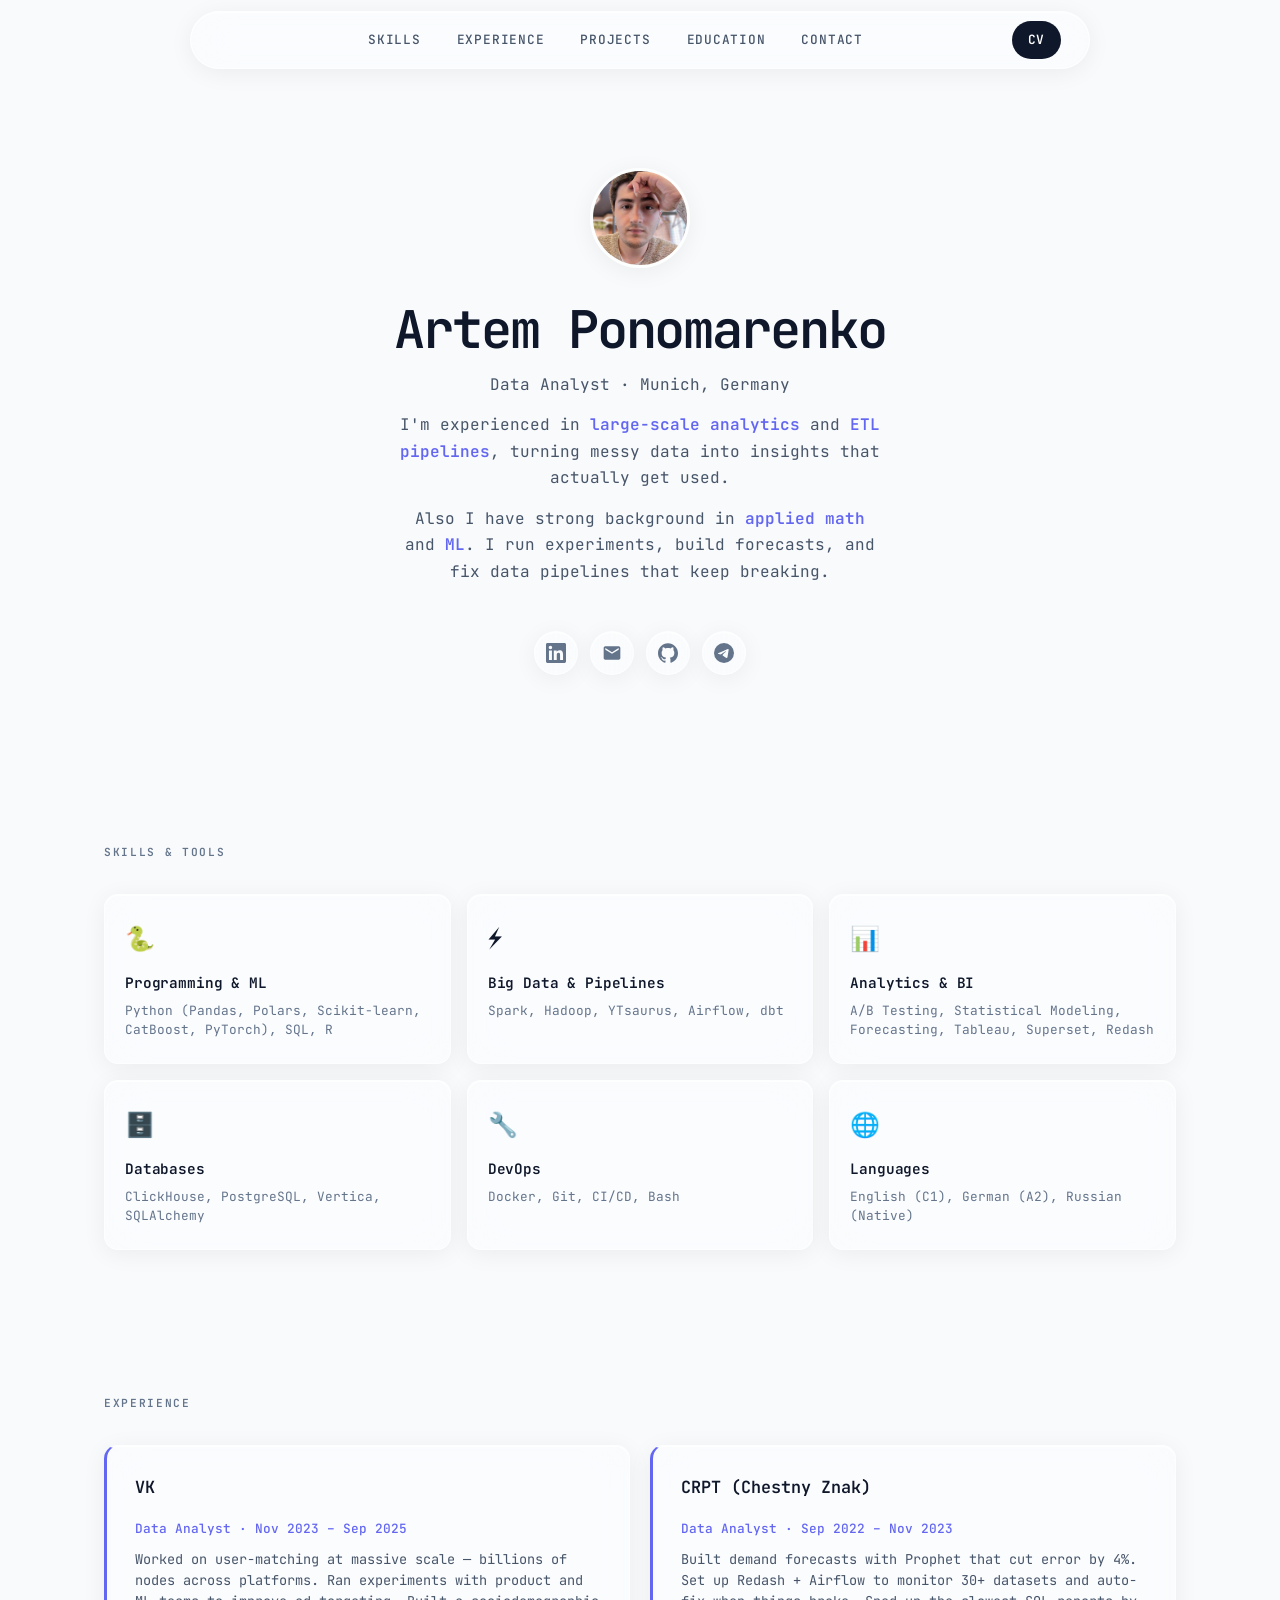
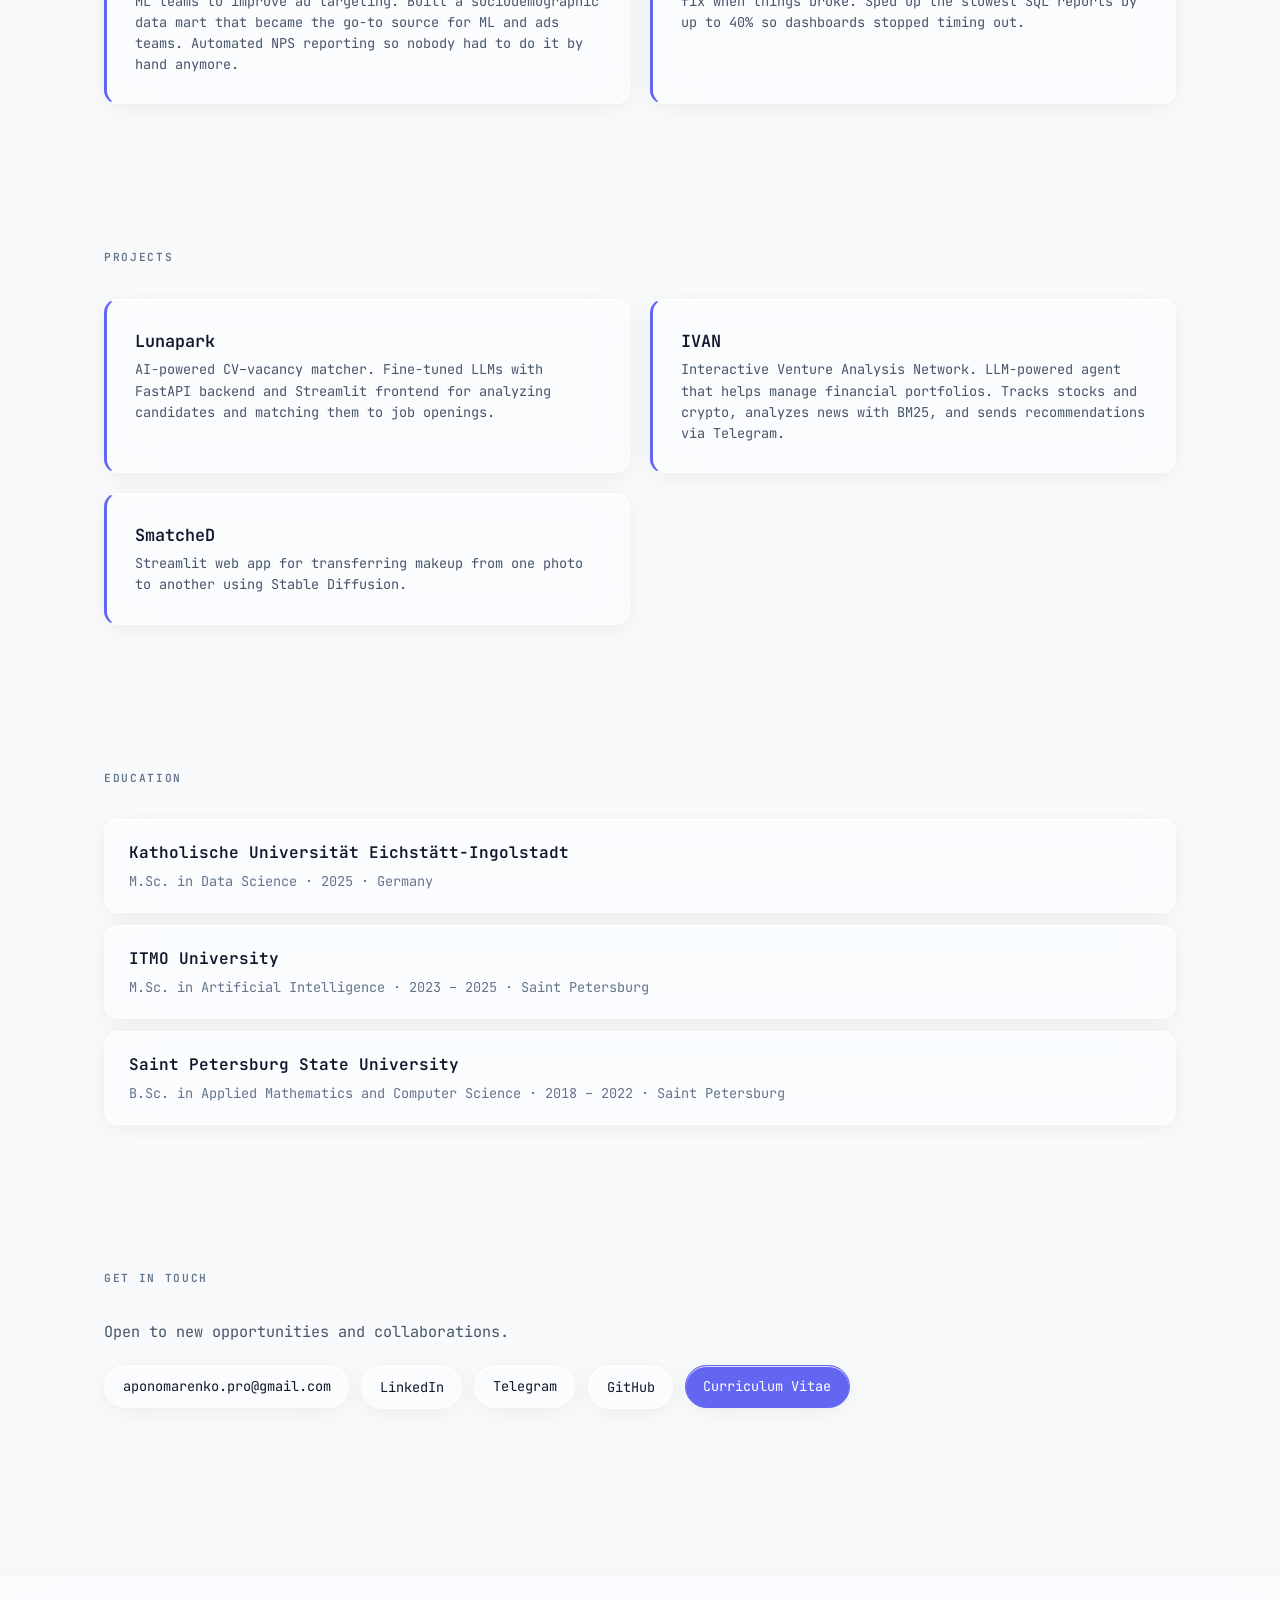
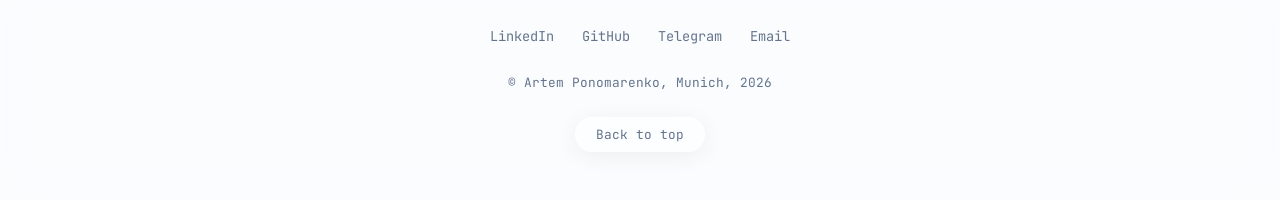
==== static/index.html @ d962274c "add new website" ====
<!DOCTYPE html>
<html lang="en">
<head>
  <meta charset="UTF-8">
  <meta name="viewport" content="width=device-width, initial-scale=1.0">
  <title>Artem Ponomarenko | Data Analyst</title>
  <link rel="icon" href="./favicon.svg" type="image/svg+xml">
  <meta name="description" content="Artem Ponomarenko — Data Analyst. Large-scale analytics, ETL pipelines, statistical modeling. Munich, Germany.">
  <meta name="keywords" content="slfdstrctd, artem, ponomarenko, data analyst, analytics, ETL, spark, python, SQL">
  <link rel="preconnect" href="https://fonts.googleapis.com">
  <link rel="preconnect" href="https://fonts.gstatic.com" crossorigin>
  <link href="https://fonts.googleapis.com/css2?family=JetBrains+Mono:wght@400;500;600&display=swap" rel="stylesheet">
  <link rel="stylesheet" href="./css/style.css">
  <script async src="https://www.googletagmanager.com/gtag/js?id=G-H641E5T0EM"></script>
  <script>window.dataLayer=window.dataLayer||[];function gtag(){dataLayer.push(arguments);}gtag('js',new Date());gtag('config','G-H641E5T0EM');</script>
</head>
<body>
  <header class="header">
    <nav class="nav">
      <a href="#hero" class="nav__logo" aria-label="Home"></a>
      <div class="nav__links">
        <a href="#skills">Skills</a>
        <a href="#experience">Experience</a>
        <a href="#projects">Projects</a>
        <a href="#education">Education</a>
        <a href="#contact">Contact</a>
      </div>
      <a href="https://github.com/slfdstrctd/slfdstrctd/blob/master/CV.pdf" class="nav__cta" target="_blank" rel="noopener">CV</a>
    </nav>
  </header>

  <main>
    <section id="hero" class="hero">
      <div class="hero__avatar-wrap">
        <img src="./profile.jpg" alt="Artem Ponomarenko" class="hero__avatar">
      </div>
      <h1 class="hero__title">Artem Ponomarenko</h1>
      <p class="hero__intro">Data Analyst · Munich, Germany</p>
      <p class="hero__intro">I'm experienced in <strong>large-scale analytics</strong> and <strong>ETL pipelines</strong>, turning messy data into insights that actually get used. </p>
      <p class="hero__intro">Also I  have strong background in <strong>applied math</strong> and <strong>ML</strong>. I run experiments, build forecasts, and fix data pipelines that keep breaking.</p>
      <div class="hero__links">
        <a href="https://linkedin.com/in/slfdstrctd" class="link-btn" target="_blank" rel="noopener" aria-label="LinkedIn">
          <svg viewBox="0 0 24 24" fill="currentColor"><path d="M20.447 20.452h-3.554v-5.569c0-1.328-.027-3.037-1.852-3.037-1.853 0-2.136 1.445-2.136 2.939v5.667H9.351V9h3.414v1.561h.046c.477-.9 1.637-1.85 3.37-1.85 3.601 0 4.267 2.37 4.267 5.455v6.286zM5.337 7.433c-1.144 0-2.063-.926-2.063-2.065 0-1.138.92-2.063 2.063-2.063 1.14 0 2.064.925 2.064 2.063 0 1.139-.925 2.065-2.064 2.065zm1.782 13.019H3.555V9h3.564v11.452zM22.225 0H1.771C.792 0 0 .774 0 1.729v20.542C0 23.227.792 24 1.771 24h20.451C23.2 24 24 23.227 24 22.271V1.729C24 .774 23.2 0 22.222 0h.003z"/></svg>
        </a>
        <a href="mailto:aponomarenko.pro@gmail.com" class="link-btn" aria-label="Email">
          <svg viewBox="0 0 24 24" fill="currentColor"><path d="M20 4H4c-1.1 0-2 .9-2 2v12c0 1.1.9 2 2 2h16c1.1 0 2-.9 2-2V6c0-1.1-.9-2-2-2zm0 4l-8 5-8-5V6l8 5 8-5v2z"/></svg>
        </a>
        <a href="https://github.com/slfdstrctd" class="link-btn" target="_blank" rel="noopener" aria-label="GitHub">
          <svg viewBox="0 0 24 24" fill="currentColor"><path d="M12 .297c-6.63 0-12 5.373-12 12 0 5.303 3.438 9.8 8.205 11.385.6.113.82-.258.82-.577 0-.285-.01-1.04-.015-2.04-3.338.724-4.042-1.61-4.042-1.61C4.422 18.07 3.633 17.7 3.633 17.7c-1.087-.744.084-.729.084-.729 1.205.084 1.838 1.236 1.838 1.236 1.07 1.835 2.809 1.305 3.495.998.108-.775.42-1.305.763-1.605-2.665-.3-5.466-1.332-5.466-5.93 0-1.31.465-2.38 1.235-3.22-.135-.303-.54-1.523.105-3.176 0 0 1.005-.322 3.3 1.23.96-.267 1.98-.399 3-.405 1.02.006 2.04.138 3 .405 2.28-1.552 3.285-1.23 3.285-1.23.645 1.653.24 2.873.12 3.176.765.84 1.23 1.91 1.23 3.22 0 4.61-2.805 5.625-5.475 5.92.42.36.81 1.096.81 2.22 0 1.606-.015 2.896-.015 3.286 0 .315.21.69.825.57C20.565 22.092 24 17.592 24 12.297c0-6.627-5.373-12-12-12"/></svg>
        </a>
        <a href="https://t.me/selfdestructed" class="link-btn" target="_blank" rel="noopener" aria-label="Telegram">
          <svg viewBox="0 0 24 24" fill="currentColor"><path d="M11.944 0A12 12 0 0 0 0 12a12 12 0 0 0 12 12 12 12 0 0 0 12-12A12 12 0 0 0 12 0a12 12 0 0 0-.056 0zm4.962 7.224c.1-.002.321.023.465.14a.506.506 0 0 1 .171.325c.016.093.036.306.02.472-.18 1.898-.962 6.502-1.36 8.627-.168.9-.499 1.201-.82 1.23-.696.065-1.225-.46-1.9-.902-1.056-.693-1.653-1.124-2.678-1.8-1.185-.78-.417-1.21.258-1.91.177-.184 3.247-2.977 3.307-3.23.007-.032.014-.15-.056-.212s-.174-.041-.249-.024c-.106.024-1.793 1.14-5.061 3.345-.48.33-.913.49-1.302.48-.428-.008-1.252-.241-1.865-.44-.752-.245-1.349-.374-1.297-.789.027-.216.325-.437.893-.663 3.498-1.524 5.83-2.529 6.998-3.014 3.332-1.386 4.025-1.627 4.476-1.635z"/></svg>
        </a>
        
        
      </div>
    </section>

    <section id="skills" class="section">
      <div class="container">
        <h2 class="section__title">Skills & Tools</h2>
        <div class="skills__grid">
          <div class="skill-card">
            <span class="skill-card__icon">🐍</span>
            <h3>Programming & ML</h3>
            <p>Python (Pandas, Polars, Scikit-learn, CatBoost, PyTorch), SQL, R</p>
          </div>
          <div class="skill-card">
            <span class="skill-card__icon">⚡</span>
            <h3>Big Data & Pipelines</h3>
            <p>Spark, Hadoop, YTsaurus, Airflow, dbt</p>
          </div>
          <div class="skill-card">
            <span class="skill-card__icon">📊</span>
            <h3>Analytics & BI</h3>
            <p>A/B Testing, Statistical Modeling, Forecasting, Tableau, Superset, Redash</p>
          </div>
          <div class="skill-card">
            <span class="skill-card__icon">🗄️</span>
            <h3>Databases</h3>
            <p>ClickHouse, PostgreSQL, Vertica, SQLAlchemy</p>
          </div>
          <div class="skill-card">
            <span class="skill-card__icon">🔧</span>
            <h3>DevOps</h3>
            <p>Docker, Git, CI/CD, Bash</p>
          </div>
          <div class="skill-card">
            <span class="skill-card__icon">🌐</span>
            <h3>Languages</h3>
            <p>English (C1), German (A2), Russian (Native)</p>
          </div>
        </div>
      </div>
    </section>

    <section id="experience" class="section">
      <div class="container">
        <h2 class="section__title">Experience</h2>
        <div class="card-grid">
          <div class="exp-card">
            <h3 class="exp-card__company"><a href="https://vk.com" target="_blank" rel="noopener">VK</a></h3>
            <p class="exp-card__role">Data Analyst · Nov 2023 – Sep 2025</p>
            <p class="exp-card__summary">Worked on user-matching at massive scale — billions of nodes across platforms. Ran experiments with product and ML teams to improve ad targeting. Built a sociodemographic data mart that became the go-to source for ML and ads teams. Automated NPS reporting so nobody had to do it by hand anymore.</p>
          </div>
          <div class="exp-card">
            <h3 class="exp-card__company"><a href="https://crpt.ru" target="_blank" rel="noopener">CRPT (Chestny Znak)</a></h3>
            <p class="exp-card__role">Data Analyst · Sep 2022 – Nov 2023</p>
            <p class="exp-card__summary">Built demand forecasts with Prophet that cut error by 4%. Set up Redash + Airflow to monitor 30+ datasets and auto-fix when things broke. Sped up the slowest SQL reports by up to 40% so dashboards stopped timing out.</p>
          </div>
        </div>
      </div>
    </section>

    <section id="projects" class="section">
      <div class="container">
        <h2 class="section__title">Projects</h2>
        <div class="card-grid" id="projects-grid">
          <div class="project-card">
            <h3 class="project-card__title"><a href="https://github.com/bier-ml/lunapark" target="_blank" rel="noopener">Lunapark</a></h3>
            <p class="project-card__desc">AI-powered CV–vacancy matcher. Fine-tuned LLMs with FastAPI backend and Streamlit frontend for analyzing candidates and matching them to job openings.</p>
          </div>
          <div class="project-card">
            <h3 class="project-card__title"><a href="https://github.com/bier-ml/llm-agent-project" target="_blank" rel="noopener">IVAN</a></h3>
            <p class="project-card__desc">Interactive Venture Analysis Network. LLM-powered agent that helps manage financial portfolios. Tracks stocks and crypto, analyzes news with BM25, and sends recommendations via Telegram.</p>
          </div>
          <div class="project-card">
            <h3 class="project-card__title"><a href="https://github.com/konstantgr/smatched" target="_blank" rel="noopener">SmatcheD</a></h3>
            <p class="project-card__desc">Streamlit web app for transferring makeup from one photo to another using Stable Diffusion.</p>
          </div>
        </div>
      </div>
    </section>

    <section id="education" class="section">
      <div class="container">
        <h2 class="section__title">Education</h2>
        <div class="edu-list">
          <div class="edu-item">
            <h3 class="edu-item__school">Katholische Universität Eichstätt-Ingolstadt</h3>
            <p class="edu-item__degree">M.Sc. in Data Science · 2025 · Germany</p>
          </div>
          <div class="edu-item">
            <h3 class="edu-item__school">ITMO University</h3>
            <p class="edu-item__degree">M.Sc. in Artificial Intelligence · 2023 – 2025 · Saint Petersburg</p>
          </div>
          <div class="edu-item">
            <h3 class="edu-item__school">Saint Petersburg State University</h3>
            <p class="edu-item__degree">B.Sc. in Applied Mathematics and Computer Science · 2018 – 2022 · Saint Petersburg</p>
          </div>
        </div>
      </div>
    </section>

    <section id="contact" class="section">
      <div class="container">
        <h2 class="section__title">Get in touch</h2>
        <p class="contact__text">Open to new opportunities and collaborations.</p>
        <div class="contact__links">
          <a href="mailto:aponomarenko.pro@gmail.com" class="contact__link">aponomarenko.pro@gmail.com</a>
          <a href="https://linkedin.com/in/slfdstrctd" class="contact__link" target="_blank" rel="noopener">LinkedIn</a>
          <a href="https://t.me/selfdestructed" class="contact__link" target="_blank" rel="noopener">Telegram</a>
          <a href="https://github.com/slfdstrctd" class="contact__link" target="_blank" rel="noopener">GitHub</a>
          <a href="https://github.com/slfdstrctd/slfdstrctd/blob/master/CV.pdf" class="contact__link contact__link--primary" target="_blank" rel="noopener">Curriculum Vitae</a>
        </div>
      </div>
    </section>
  </main>

  <footer class="footer">
    <div class="footer__content">
      <div class="footer__links">
        <a href="https://linkedin.com/in/slfdstrctd" target="_blank" rel="noopener">LinkedIn</a>
        <a href="https://github.com/slfdstrctd" target="_blank" rel="noopener">GitHub</a>
        <a href="https://t.me/selfdestructed" target="_blank" rel="noopener">Telegram</a>
        <a href="mailto:aponomarenko.pro@gmail.com">Email</a>
      </div>
      <p class="footer__copyright">© Artem Ponomarenko, Munich, 2026</p>
      <button class="footer__back" onclick="window.scrollTo({top:0,behavior:'smooth'})" aria-label="Scroll to top">Back to top</button>
    </div>
  </footer>

  <script>
    document.querySelectorAll('a[href^="#"]').forEach(anchor => {
      anchor.addEventListener('click', function (e) {
        e.preventDefault();
        const target = document.querySelector(this.getAttribute('href'));
        if (target) target.scrollIntoView({ behavior: 'smooth', block: 'start' });
      });
    });
  </script>
</body>
</html>
---- static/css/style.css ----
/* ===== Design system ===== */
:root {
  --bg: #f8fafc;
  --bg-card: #ffffff;
  --bg-elevated: #ffffff;
  --border: rgba(15, 23, 42, 0.06);
  --text: #0f172a;
  --text-secondary: #475569;
  --text-muted: #64748b;
  --accent: #6366f1;
  --accent-hover: #4f46e5;
  --accent-subtle: rgba(99, 102, 241, 0.08);
  --radius-sm: 6px;
  --radius: 14px;
  --radius-lg: 24px;
  --radius-pill: 9999px;
  --shadow: 0 1px 3px rgba(0, 0, 0, 0.04);
  --shadow-hover: 0 8px 30px rgba(0, 0, 0, 0.08);
  --font: 'JetBrains Mono', ui-monospace, monospace;

  /* Glass style */
  --glass-bg: rgba(255, 255, 255, 0.4);
  --glass-bg-strong: rgba(255, 255, 255, 0.6);
  --glass-border: 1px solid rgba(255, 255, 255, 0.6);
  --glass-shadow: 0 4px 24px rgba(0, 0, 0, 0.06);
  --glass-shadow-inset: 0 1px 0 rgba(255, 255, 255, 0.8) inset;
  --glass-blur: blur(20px) saturate(180%);
}

*, *::before, *::after { box-sizing: border-box; }
html { scroll-behavior: smooth; }

body {
  margin: 0;
  font-family: var(--font);
  font-size: 15px;
  line-height: 1.65;
  color: var(--text);
  background: var(--bg);
  min-height: 100vh;
  -webkit-font-smoothing: antialiased;
}

a {
  color: var(--accent);
  text-decoration: none;
  transition: color 0.15s ease;
}
a:hover { color: var(--accent-hover); }

/* ===== Header ===== */
.header {
  position: fixed;
  inset: 0 0 auto;
  z-index: 100;
  height: 80px;
  display: flex;
  align-items: center;
  justify-content: center;
  padding: 0 1.5rem;
  pointer-events: none;
}

.header > * {
  pointer-events: auto;
}

.nav {
  display: flex;
  align-items: center;
  justify-content: space-between;
  gap: 2rem;
  padding: 0.6rem 1.75rem;
  max-width: 900px;
  width: 100%;
  background: var(--glass-bg);
  backdrop-filter: var(--glass-blur);
  -webkit-backdrop-filter: var(--glass-blur);
  border: var(--glass-border);
  border-radius: var(--radius-pill);
  box-shadow: var(--glass-shadow), var(--glass-shadow-inset);
}

.nav__logo {
  font-weight: 600;
  font-size: 0.9rem;
  letter-spacing: -0.02em;
  color: var(--text);
}
.nav__logo:hover { color: var(--accent); }

.nav__links {
  display: flex;
  gap: 2.25rem;
}
.nav__links a {
  font-size: 0.8rem;
  font-weight: 500;
  color: var(--text-secondary);
  text-transform: uppercase;
  letter-spacing: 0.06em;
}
.nav__links a:hover { color: var(--accent); }

.nav__cta {
  font-size: 0.8rem;
  font-weight: 600;
  padding: 0.5rem 1rem;
  background: var(--text);
  color: white;
  border-radius: var(--radius-pill);
  text-transform: uppercase;
  letter-spacing: 0.04em;
  transition: background 0.15s, transform 0.15s;
}
.nav__cta:hover {
  background: var(--accent);
  color: white;
  transform: translateY(-1px);
}

/* ===== Main ===== */
main {
  max-width: 1120px;
  margin: 0 auto;
  padding: 0 1.5rem;
  padding-top: 5.5rem;
}

/* ===== Hero ===== */
.hero {
  padding: 5rem 0 6rem;
  display: flex;
  flex-direction: column;
  align-items: center;
  text-align: center;
}

.hero__avatar-wrap {
  margin-bottom: 1.5rem;
}

.hero__avatar {
  width: 100px;
  height: 100px;
  border-radius: 50%;
  object-fit: cover;
  box-shadow: var(--glass-shadow), var(--glass-shadow-inset);
  border: 3px solid rgba(255, 255, 255, 0.8);
}

.hero__title {
  font-size: clamp(2.25rem, 5vw, 3.25rem);
  font-weight: 600;
  letter-spacing: -0.04em;
  margin: 0 0 0.75rem;
  line-height: 1.15;
}

.hero__intro {
  max-width: 480px;
  margin: 0 auto 0.9rem;
  font-size: 1rem;
  color: var(--text-secondary);
}
.hero__intro:last-child { margin-bottom: 0; }
.hero__intro strong {
  color: var(--accent);
  font-weight: 600;
}
.hero__highlight {
  font-weight: 700;
  color: var(--accent);
  background: var(--glass-bg);
  padding: 0.15em 0.5em;
  border-radius: var(--radius-pill);
  border: var(--glass-border);
  box-shadow: var(--glass-shadow-inset);
}

.hero__links {
  display: flex;
  gap: 0.75rem;
  margin-top: 2rem;
}

.link-btn {
  width: 44px;
  height: 44px;
  display: flex;
  align-items: center;
  justify-content: center;
  border-radius: var(--radius-pill);
  background: var(--glass-bg);
  backdrop-filter: var(--glass-blur);
  -webkit-backdrop-filter: var(--glass-blur);
  border: var(--glass-border);
  color: var(--text-muted);
  box-shadow: var(--glass-shadow), var(--glass-shadow-inset);
  transition: all 0.2s ease;
}
.link-btn:hover {
  color: var(--accent);
  box-shadow: var(--shadow-hover), var(--glass-shadow-inset);
  transform: translateY(-2px);
}
.link-btn svg { width: 20px; height: 20px; }

/* ===== Sections ===== */
.section {
  padding: 4.5rem 0;
}

.section__title {
  font-size: 0.7rem;
  font-weight: 600;
  text-transform: uppercase;
  letter-spacing: 0.15em;
  color: var(--text-muted);
  margin: 0 0 2rem;
}

.container { max-width: 100%; }

/* ===== Skills ===== */
.skills__grid {
  display: grid;
  grid-template-columns: repeat(3, 1fr);
  gap: 1rem;
}

.skill-card {
  padding: 1.5rem 1.25rem;
  background: var(--glass-bg);
  backdrop-filter: var(--glass-blur);
  -webkit-backdrop-filter: var(--glass-blur);
  border: var(--glass-border);
  border-radius: var(--radius);
  box-shadow: var(--glass-shadow), var(--glass-shadow-inset);
  transition: all 0.2s ease;
}

.skill-card:hover {
  box-shadow: var(--shadow-hover), var(--glass-shadow-inset);
  transform: translateY(-2px);
}

.skill-card__icon {
  font-size: 1.5rem;
  display: block;
  margin-bottom: 0.75rem;
}

.skill-card h3 {
  font-size: 0.9rem;
  font-weight: 600;
  margin: 0 0 0.4rem;
  letter-spacing: -0.01em;
}

.skill-card p {
  margin: 0;
  font-size: 0.8rem;
  color: var(--text-muted);
  line-height: 1.5;
}

/* ===== Experience & Projects ===== */
.card-grid {
  display: grid;
  grid-template-columns: repeat(2, 1fr);
  gap: 1.25rem;
}

.exp-card,
.project-card {
  padding: 1.75rem;
  background: var(--glass-bg);
  backdrop-filter: var(--glass-blur);
  -webkit-backdrop-filter: var(--glass-blur);
  border: var(--glass-border);
  border-left: 3px solid var(--accent);
  border-radius: var(--radius);
  box-shadow: var(--glass-shadow), var(--glass-shadow-inset);
  transition: all 0.2s ease;
  display: flex;
  flex-direction: column;
}

.exp-card:hover,
.project-card:hover {
  box-shadow: var(--shadow-hover), var(--glass-shadow-inset);
  transform: translateY(-2px);
}

.exp-card__company,
.project-card__title {
  font-size: 1.05rem;
  font-weight: 600;
  color: var(--text);
  margin: 0 0 0.25rem;
}

.exp-card__company a,
.project-card__title a {
  color: inherit;
}
.exp-card__company a:hover,
.project-card__title a:hover {
  color: var(--accent);
}

.exp-card__role {
  font-size: 0.8rem;
  color: var(--accent);
  font-weight: 500;
  margin-bottom: 0.6rem;
}

.exp-card__summary,
.project-card__desc {
  margin: 0;
  font-size: 0.85rem;
  color: var(--text-secondary);
  line-height: 1.55;
  flex-grow: 1;
}

.projects-placeholder {
  grid-column: 1 / -1;
  font-size: 0.85rem;
  color: var(--text-muted);
  padding: 2rem;
  text-align: center;
  background: var(--glass-bg);
  backdrop-filter: var(--glass-blur);
  -webkit-backdrop-filter: var(--glass-blur);
  border: var(--glass-border);
  border-radius: var(--radius);
  box-shadow: var(--glass-shadow), var(--glass-shadow-inset);
}

/* ===== Education ===== */
.edu-list {
  display: flex;
  flex-direction: column;
  gap: 0;
}

.edu-item {
  padding: 1.25rem 1.5rem;
  margin-bottom: 0.75rem;
  background: var(--glass-bg);
  backdrop-filter: var(--glass-blur);
  -webkit-backdrop-filter: var(--glass-blur);
  border: var(--glass-border);
  border-radius: var(--radius);
  box-shadow: var(--glass-shadow), var(--glass-shadow-inset);
  display: grid;
  gap: 0.2rem;
}

.edu-item:last-child {
  margin-bottom: 0;
}

.edu-item__school {
  font-size: 1rem;
  font-weight: 600;
  margin: 0;
}

.edu-item__degree {
  margin: 0;
  font-size: 0.85rem;
  color: var(--text-muted);
}

/* ===== Contact ===== */
.contact__text {
  margin: 0 0 1.25rem;
  font-size: 0.95rem;
  color: var(--text-secondary);
}

.contact__links {
  display: flex;
  flex-wrap: wrap;
  gap: 0.75rem;
}

.contact__link {
  font-size: 0.85rem;
  padding: 0.6rem 1.1rem;
  background: var(--glass-bg);
  backdrop-filter: var(--glass-blur);
  -webkit-backdrop-filter: var(--glass-blur);
  border: var(--glass-border);
  color: var(--text);
  border-radius: var(--radius-pill);
  box-shadow: var(--glass-shadow), var(--glass-shadow-inset);
  transition: all 0.2s ease;
}

.contact__link:hover {
  color: var(--accent);
  box-shadow: var(--shadow-hover), var(--glass-shadow-inset);
}

.contact__link--primary {
  background: var(--accent);
  border-color: var(--accent);
  color: white;
}

.contact__link--primary:hover {
  background: var(--accent-hover);
  border-color: var(--accent-hover);
  color: white;
}

/* ===== Footer ===== */
.footer {
  margin-top: 6rem;
  padding: 3rem 1.5rem;
  background: var(--glass-bg);
  backdrop-filter: var(--glass-blur);
  -webkit-backdrop-filter: var(--glass-blur);
  border-top: var(--glass-border);
  box-shadow: 0 -4px 24px rgba(0, 0, 0, 0.04);
}

.footer__content {
  max-width: 1120px;
  margin: 0 auto;
  display: flex;
  flex-direction: column;
  align-items: center;
  gap: 1.5rem;
}

.footer__links {
  display: flex;
  gap: 1.75rem;
  flex-wrap: wrap;
  justify-content: center;
}

.footer__links a {
  font-size: 0.85rem;
  color: var(--text-muted);
}
.footer__links a:hover { color: var(--accent); }

.footer__copyright {
  margin: 0;
  font-size: 0.8rem;
  color: var(--text-muted);
}

.footer__back {
  font-family: var(--font);
  font-size: 0.8rem;
  padding: 0.5rem 1.25rem;
  background: var(--glass-bg);
  backdrop-filter: var(--glass-blur);
  -webkit-backdrop-filter: var(--glass-blur);
  border: var(--glass-border);
  border-radius: var(--radius-pill);
  color: var(--text-muted);
  box-shadow: var(--glass-shadow), var(--glass-shadow-inset);
  cursor: pointer;
  transition: all 0.15s ease;
}

.footer__back:hover {
  border-color: rgba(99, 102, 241, 0.4);
  color: var(--accent);
}

/* ===== Responsive ===== */
@media (max-width: 768px) {
  .hero { padding: 3.5rem 0 4.5rem; }
  
  .skills__grid {
    grid-template-columns: repeat(2, 1fr);
    gap: 0.75rem;
  }
  
  .card-grid {
    grid-template-columns: 1fr;
  }
  
  .nav__links { display: none; }
  
  .hero__title { font-size: 2rem; }
  
  .section { padding: 3rem 0; }
}
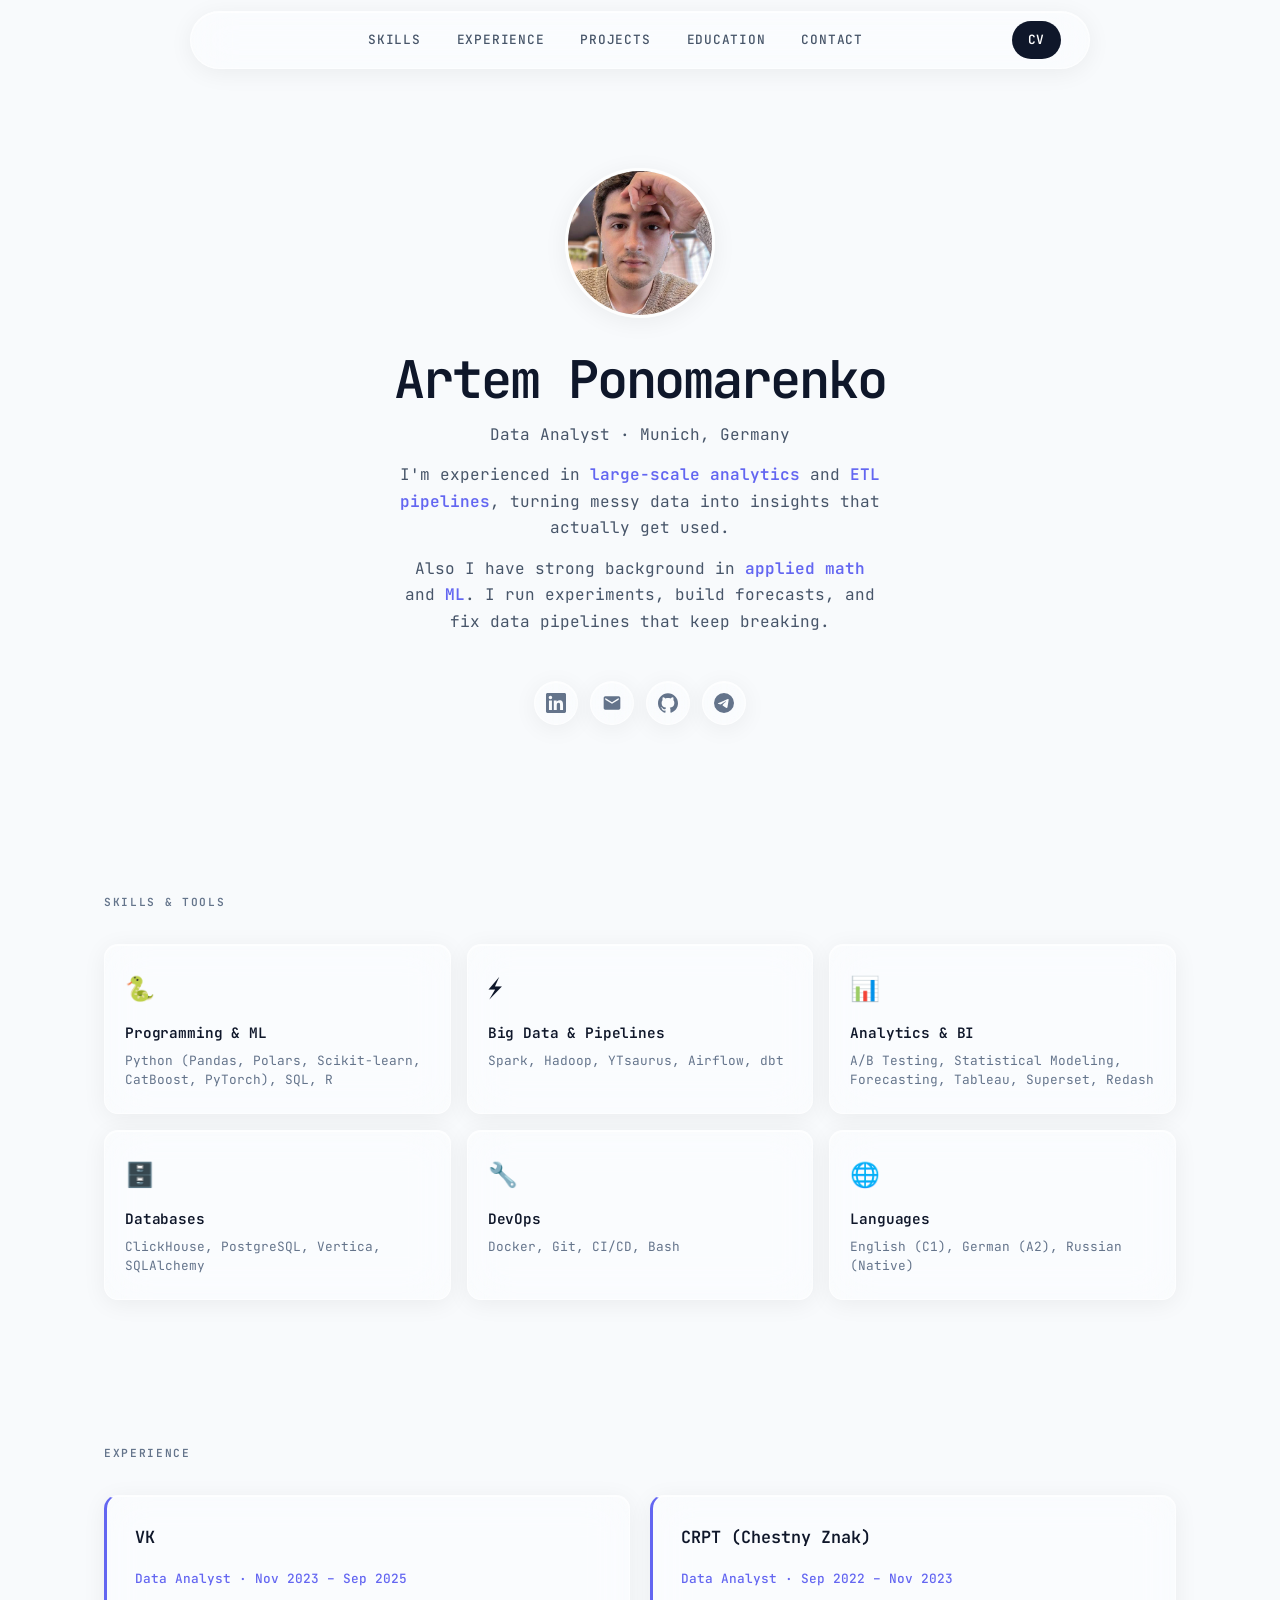
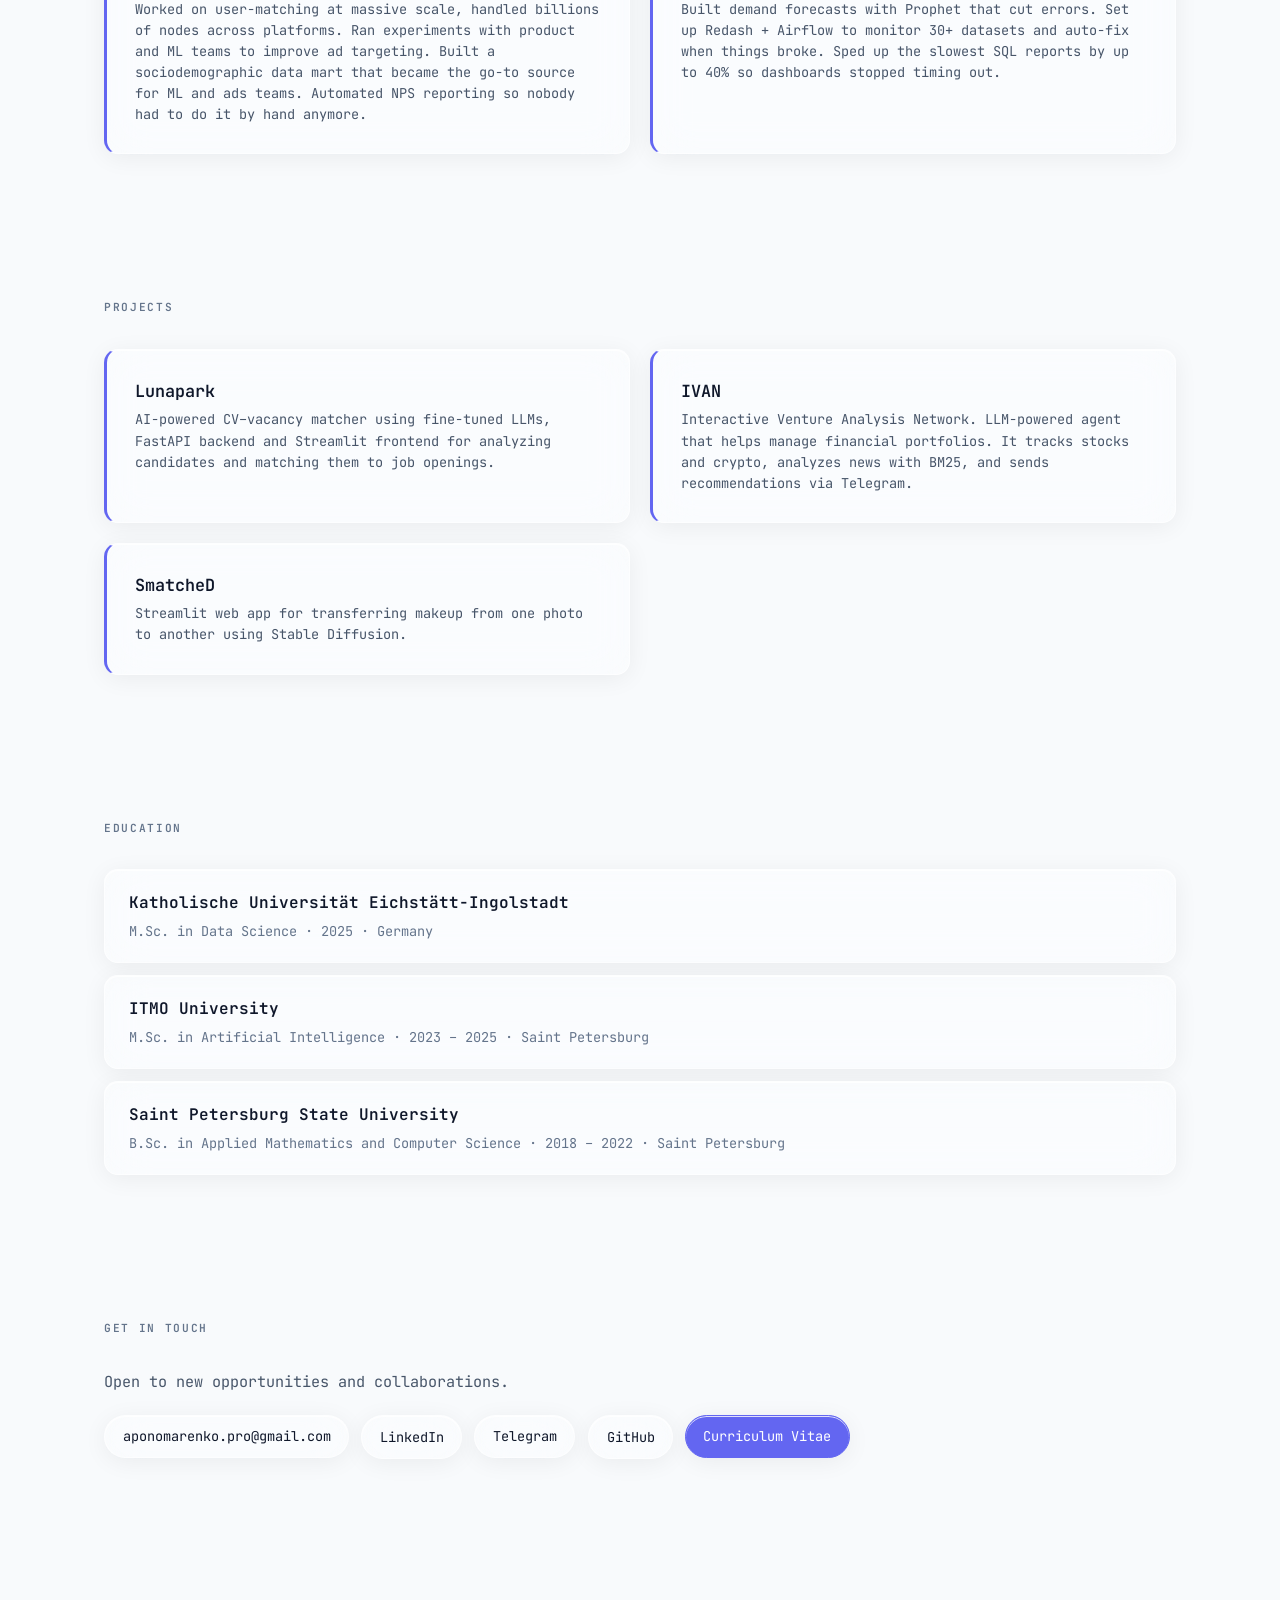
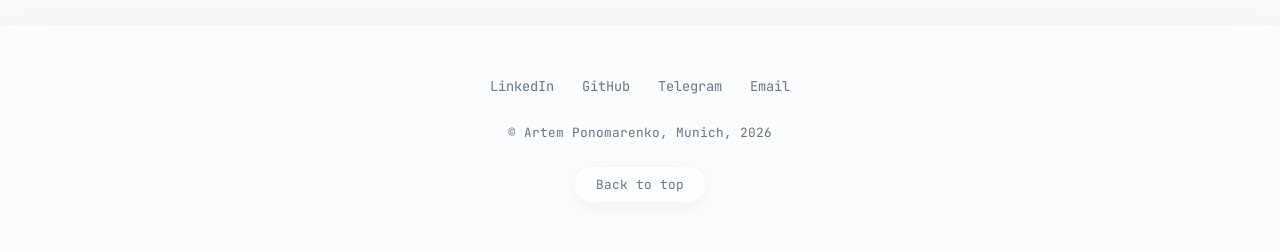
==== commit 517c4a35: "minor changes" ====
--- a/static/index.html
+++ b/static/index.html
@@ -36,8 +36,8 @@
       </div>
       <h1 class="hero__title">Artem Ponomarenko</h1>
       <p class="hero__intro">Data Analyst · Munich, Germany</p>
-      <p class="hero__intro">I'm experienced in <strong>large-scale analytics</strong> and <strong>ETL pipelines</strong>, turning messy data into insights that actually get used. </p>
-      <p class="hero__intro">Also I  have strong background in <strong>applied math</strong> and <strong>ML</strong>. I run experiments, build forecasts, and fix data pipelines that keep breaking.</p>
+      <p class="hero__intro">I'm experienced in <strong>large-scale analytics</strong> and <strong>ETL pipelines</strong>, turning messy data into insights that actually get used.</p>
+      <p class="hero__intro">Also I have strong background in <strong>applied math</strong> and <strong>ML</strong>. I run experiments, build forecasts, and fix data pipelines that keep breaking.</p>
       <div class="hero__links">
         <a href="https://linkedin.com/in/slfdstrctd" class="link-btn" target="_blank" rel="noopener" aria-label="LinkedIn">
           <svg viewBox="0 0 24 24" fill="currentColor"><path d="M20.447 20.452h-3.554v-5.569c0-1.328-.027-3.037-1.852-3.037-1.853 0-2.136 1.445-2.136 2.939v5.667H9.351V9h3.414v1.561h.046c.477-.9 1.637-1.85 3.37-1.85 3.601 0 4.267 2.37 4.267 5.455v6.286zM5.337 7.433c-1.144 0-2.063-.926-2.063-2.065 0-1.138.92-2.063 2.063-2.063 1.14 0 2.064.925 2.064 2.063 0 1.139-.925 2.065-2.064 2.065zm1.782 13.019H3.555V9h3.564v11.452zM22.225 0H1.771C.792 0 0 .774 0 1.729v20.542C0 23.227.792 24 1.771 24h20.451C23.2 24 24 23.227 24 22.271V1.729C24 .774 23.2 0 22.222 0h.003z"/></svg>
@@ -101,12 +101,12 @@
           <div class="exp-card">
             <h3 class="exp-card__company"><a href="https://vk.com" target="_blank" rel="noopener">VK</a></h3>
             <p class="exp-card__role">Data Analyst · Nov 2023 – Sep 2025</p>
-            <p class="exp-card__summary">Worked on user-matching at massive scale — billions of nodes across platforms. Ran experiments with product and ML teams to improve ad targeting. Built a sociodemographic data mart that became the go-to source for ML and ads teams. Automated NPS reporting so nobody had to do it by hand anymore.</p>
+            <p class="exp-card__summary">Worked on user-matching at massive scale, handled billions of nodes across platforms. Ran experiments with product and ML teams to improve ad targeting. Built a sociodemographic data mart that became the go-to source for ML and ads teams. Automated NPS reporting so nobody had to do it by hand anymore.</p>
           </div>
           <div class="exp-card">
             <h3 class="exp-card__company"><a href="https://crpt.ru" target="_blank" rel="noopener">CRPT (Chestny Znak)</a></h3>
             <p class="exp-card__role">Data Analyst · Sep 2022 – Nov 2023</p>
-            <p class="exp-card__summary">Built demand forecasts with Prophet that cut error by 4%. Set up Redash + Airflow to monitor 30+ datasets and auto-fix when things broke. Sped up the slowest SQL reports by up to 40% so dashboards stopped timing out.</p>
+            <p class="exp-card__summary">Built demand forecasts with Prophet that cut errors. Set up Redash + Airflow to monitor 30+ datasets and auto-fix when things broke. Sped up the slowest SQL reports by up to 40% so dashboards stopped timing out.</p>
           </div>
         </div>
       </div>
@@ -118,11 +118,11 @@
         <div class="card-grid" id="projects-grid">
           <div class="project-card">
             <h3 class="project-card__title"><a href="https://github.com/bier-ml/lunapark" target="_blank" rel="noopener">Lunapark</a></h3>
-            <p class="project-card__desc">AI-powered CV–vacancy matcher. Fine-tuned LLMs with FastAPI backend and Streamlit frontend for analyzing candidates and matching them to job openings.</p>
+            <p class="project-card__desc">AI-powered CV–vacancy matcher using fine-tuned LLMs, FastAPI backend and Streamlit frontend for analyzing candidates and matching them to job openings.</p>
           </div>
           <div class="project-card">
             <h3 class="project-card__title"><a href="https://github.com/bier-ml/llm-agent-project" target="_blank" rel="noopener">IVAN</a></h3>
-            <p class="project-card__desc">Interactive Venture Analysis Network. LLM-powered agent that helps manage financial portfolios. Tracks stocks and crypto, analyzes news with BM25, and sends recommendations via Telegram.</p>
+            <p class="project-card__desc">Interactive Venture Analysis Network. LLM-powered agent that helps manage financial portfolios. It tracks stocks and crypto, analyzes news with BM25, and sends recommendations via Telegram.</p>
           </div>
           <div class="project-card">
             <h3 class="project-card__title"><a href="https://github.com/konstantgr/smatched" target="_blank" rel="noopener">SmatcheD</a></h3>
--- a/static/css/style.css
+++ b/static/css/style.css
@@ -141,8 +141,8 @@
 }
 
 .hero__avatar {
-  width: 100px;
-  height: 100px;
+  width: 150px;
+  height: 150px;
   border-radius: 50%;
   object-fit: cover;
   box-shadow: var(--glass-shadow), var(--glass-shadow-inset);
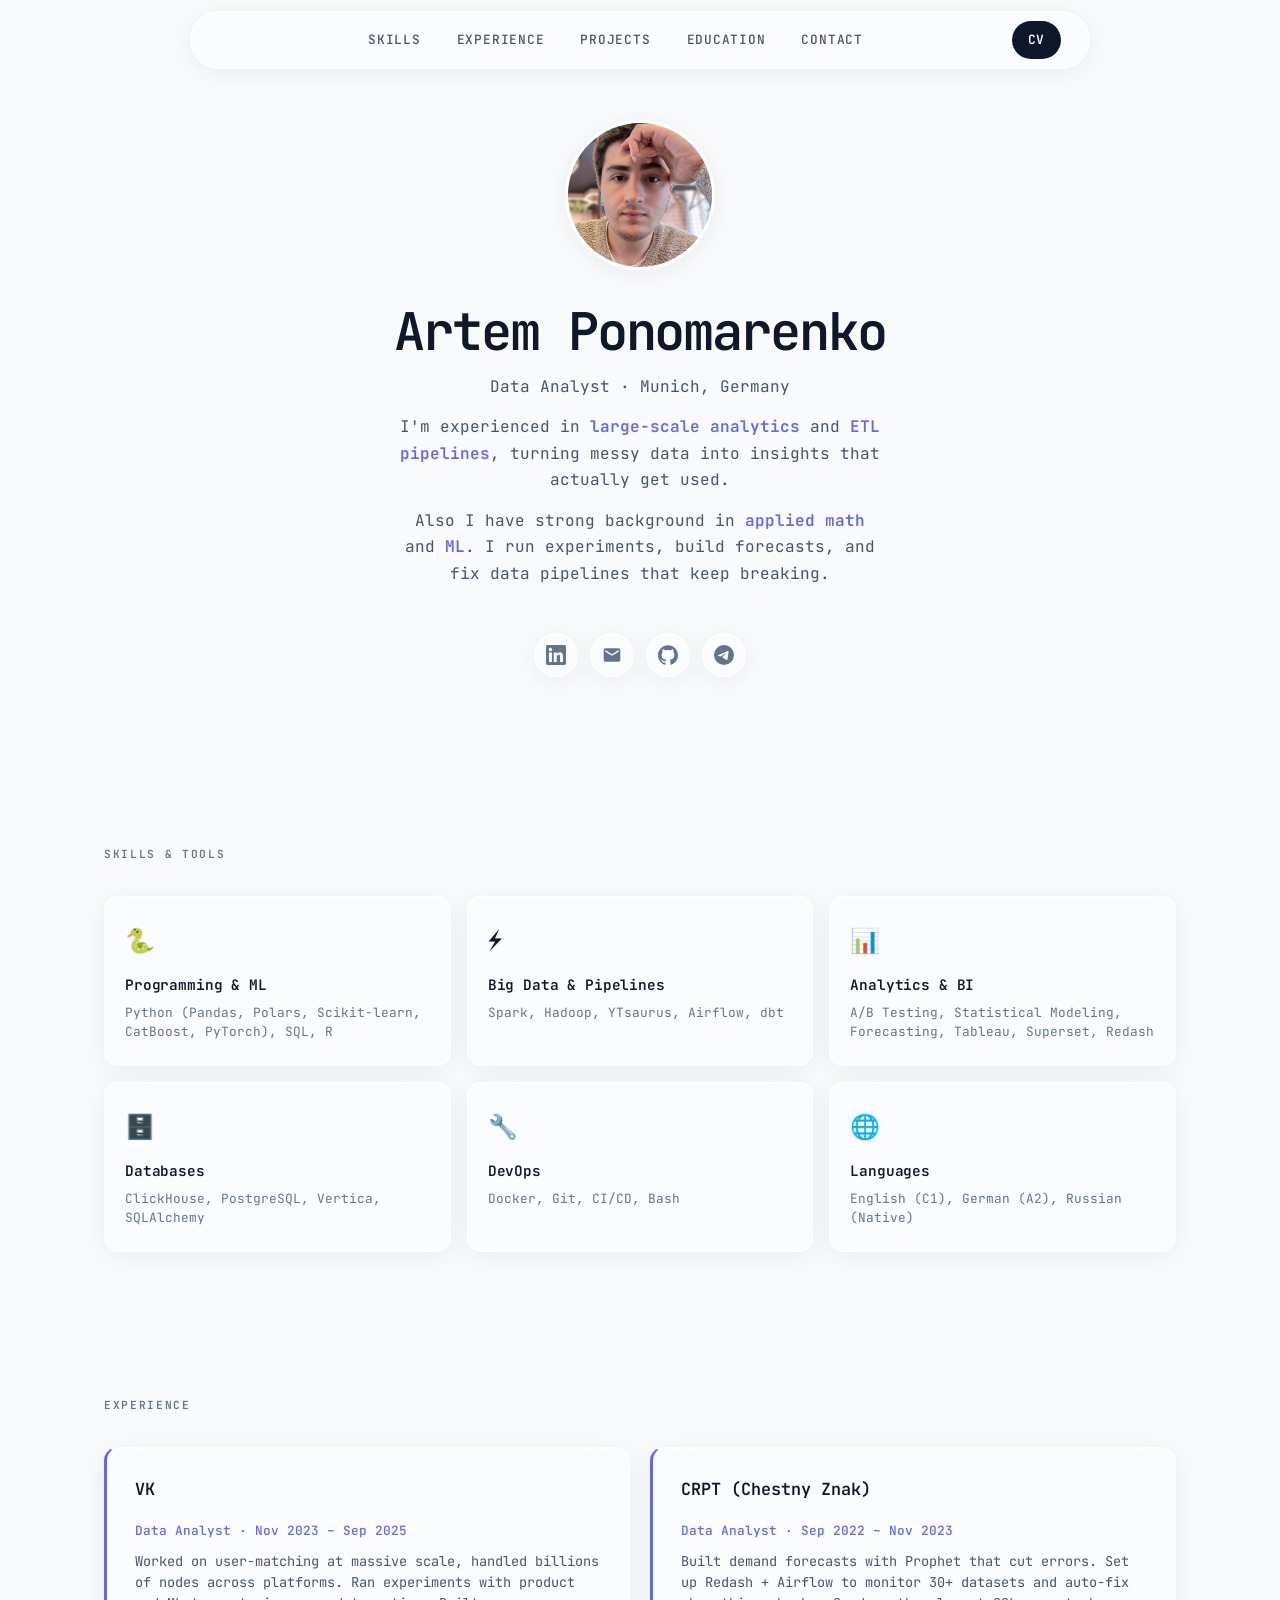
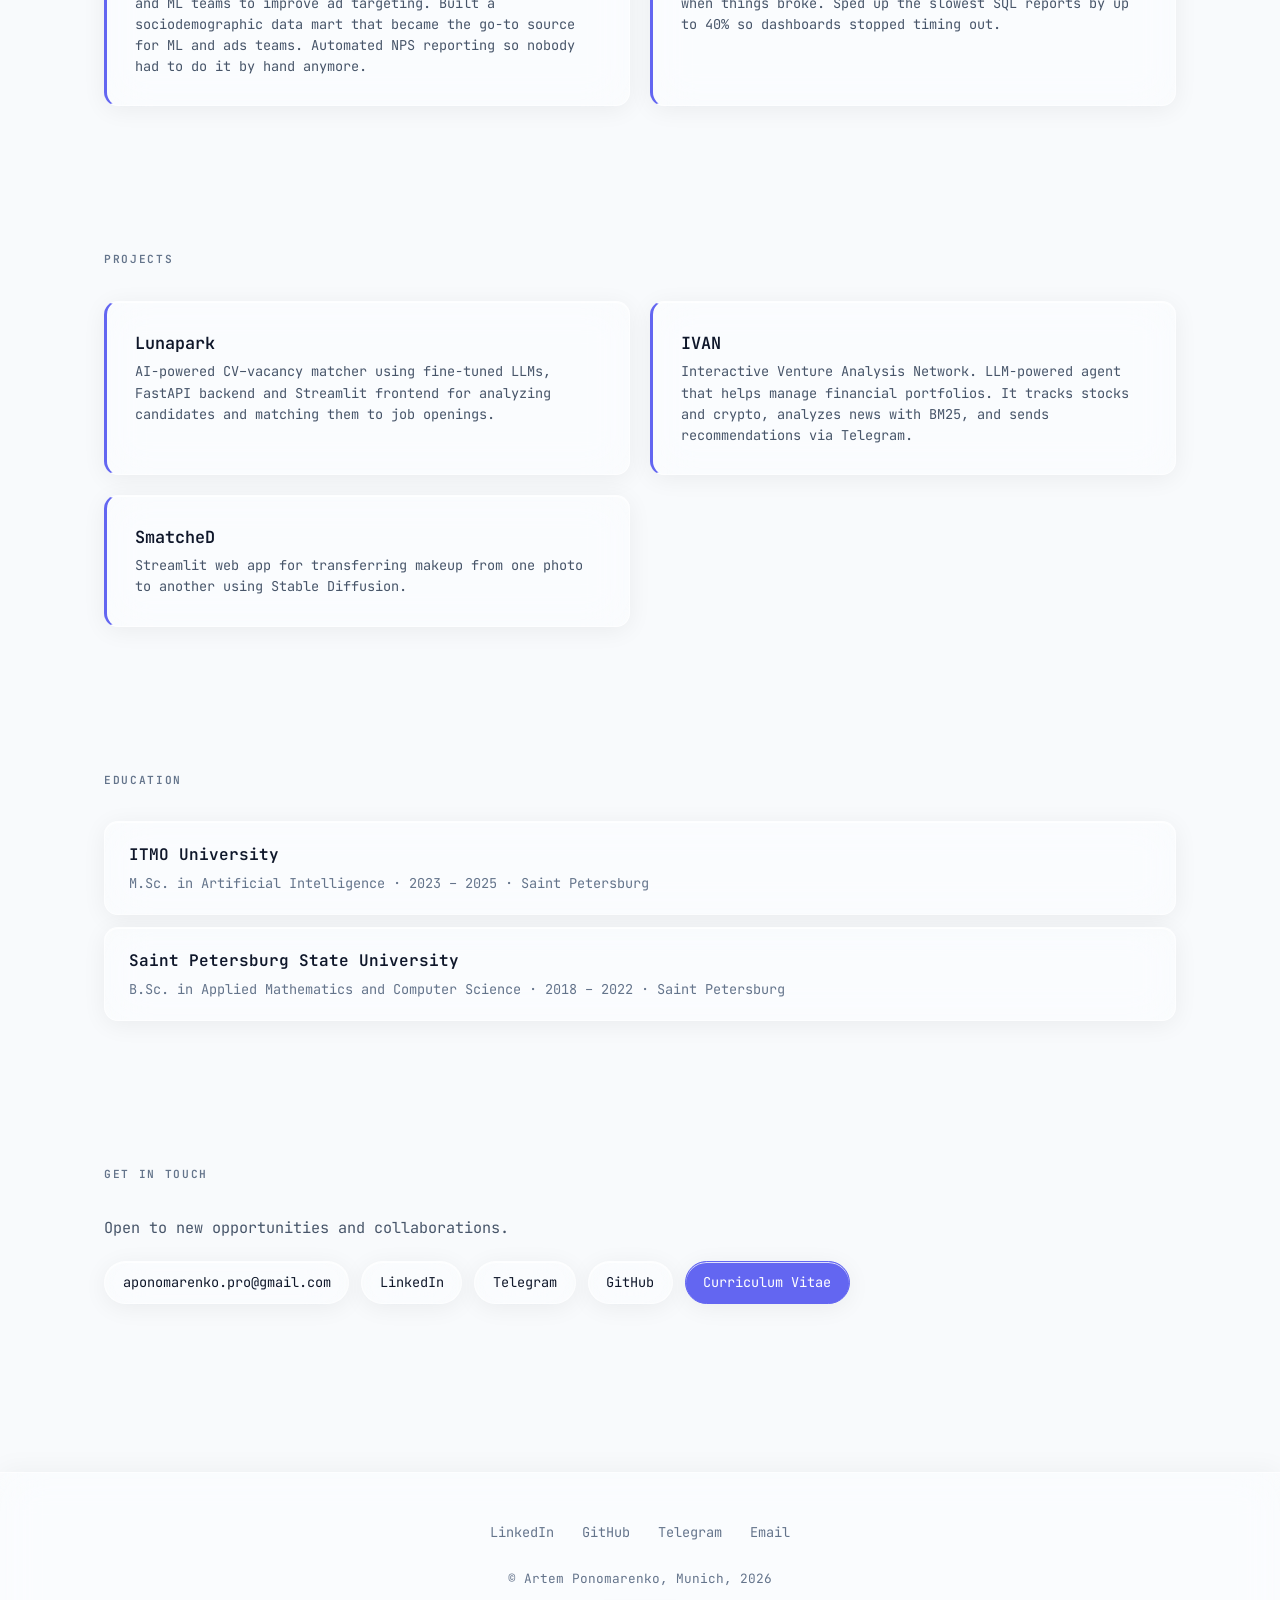
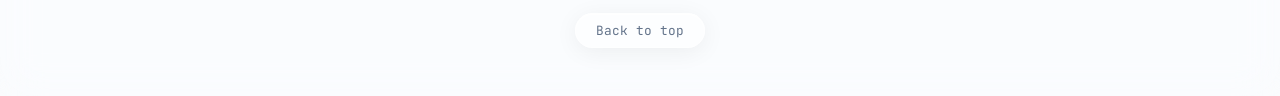
==== commit ce1f1fcb: "Update index.html" ====
--- a/static/index.html
+++ b/static/index.html
@@ -137,10 +137,6 @@
         <h2 class="section__title">Education</h2>
         <div class="edu-list">
           <div class="edu-item">
-            <h3 class="edu-item__school">Katholische Universität Eichstätt-Ingolstadt</h3>
-            <p class="edu-item__degree">M.Sc. in Data Science · 2025 · Germany</p>
-          </div>
-          <div class="edu-item">
             <h3 class="edu-item__school">ITMO University</h3>
             <p class="edu-item__degree">M.Sc. in Artificial Intelligence · 2023 – 2025 · Saint Petersburg</p>
           </div>
--- a/static/css/style.css
+++ b/static/css/style.css
@@ -129,7 +129,7 @@
 
 /* ===== Hero ===== */
 .hero {
-  padding: 5rem 0 6rem;
+  padding: 2rem 0 6rem;
   display: flex;
   flex-direction: column;
   align-items: center;
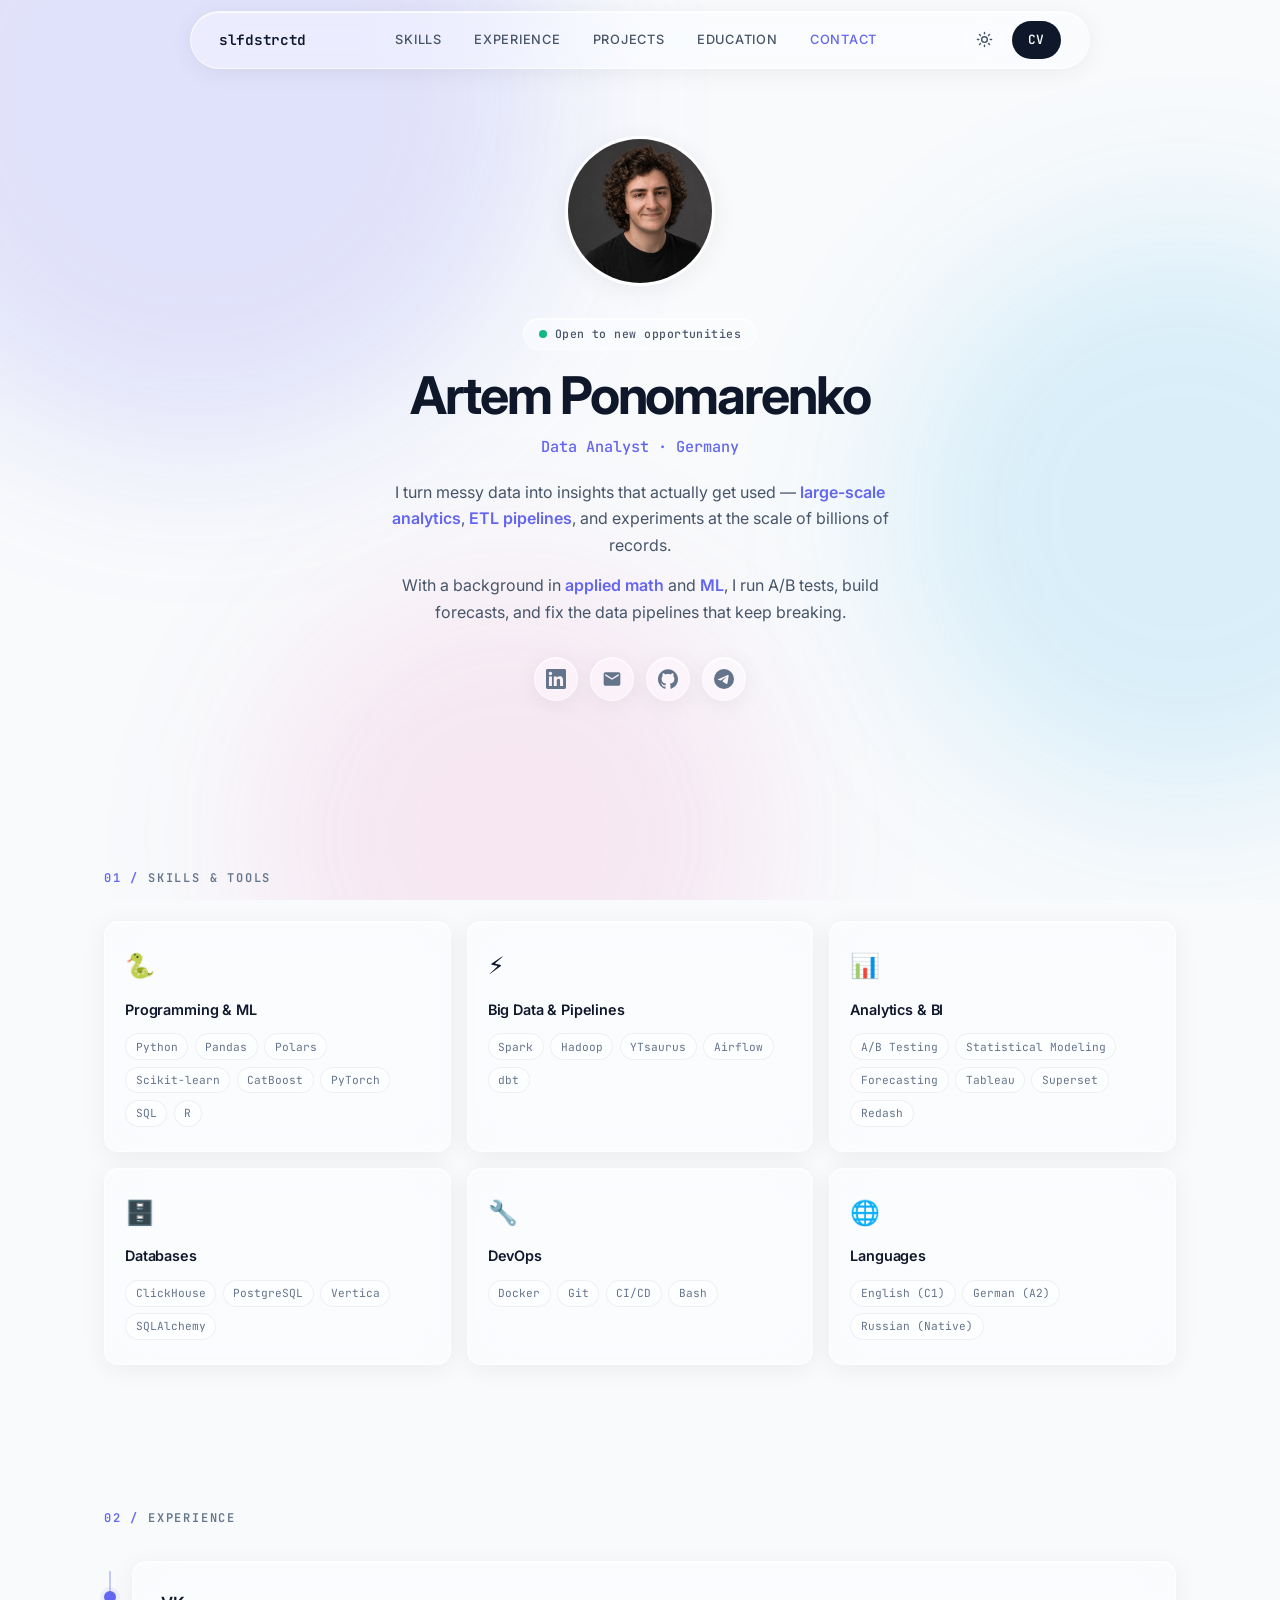
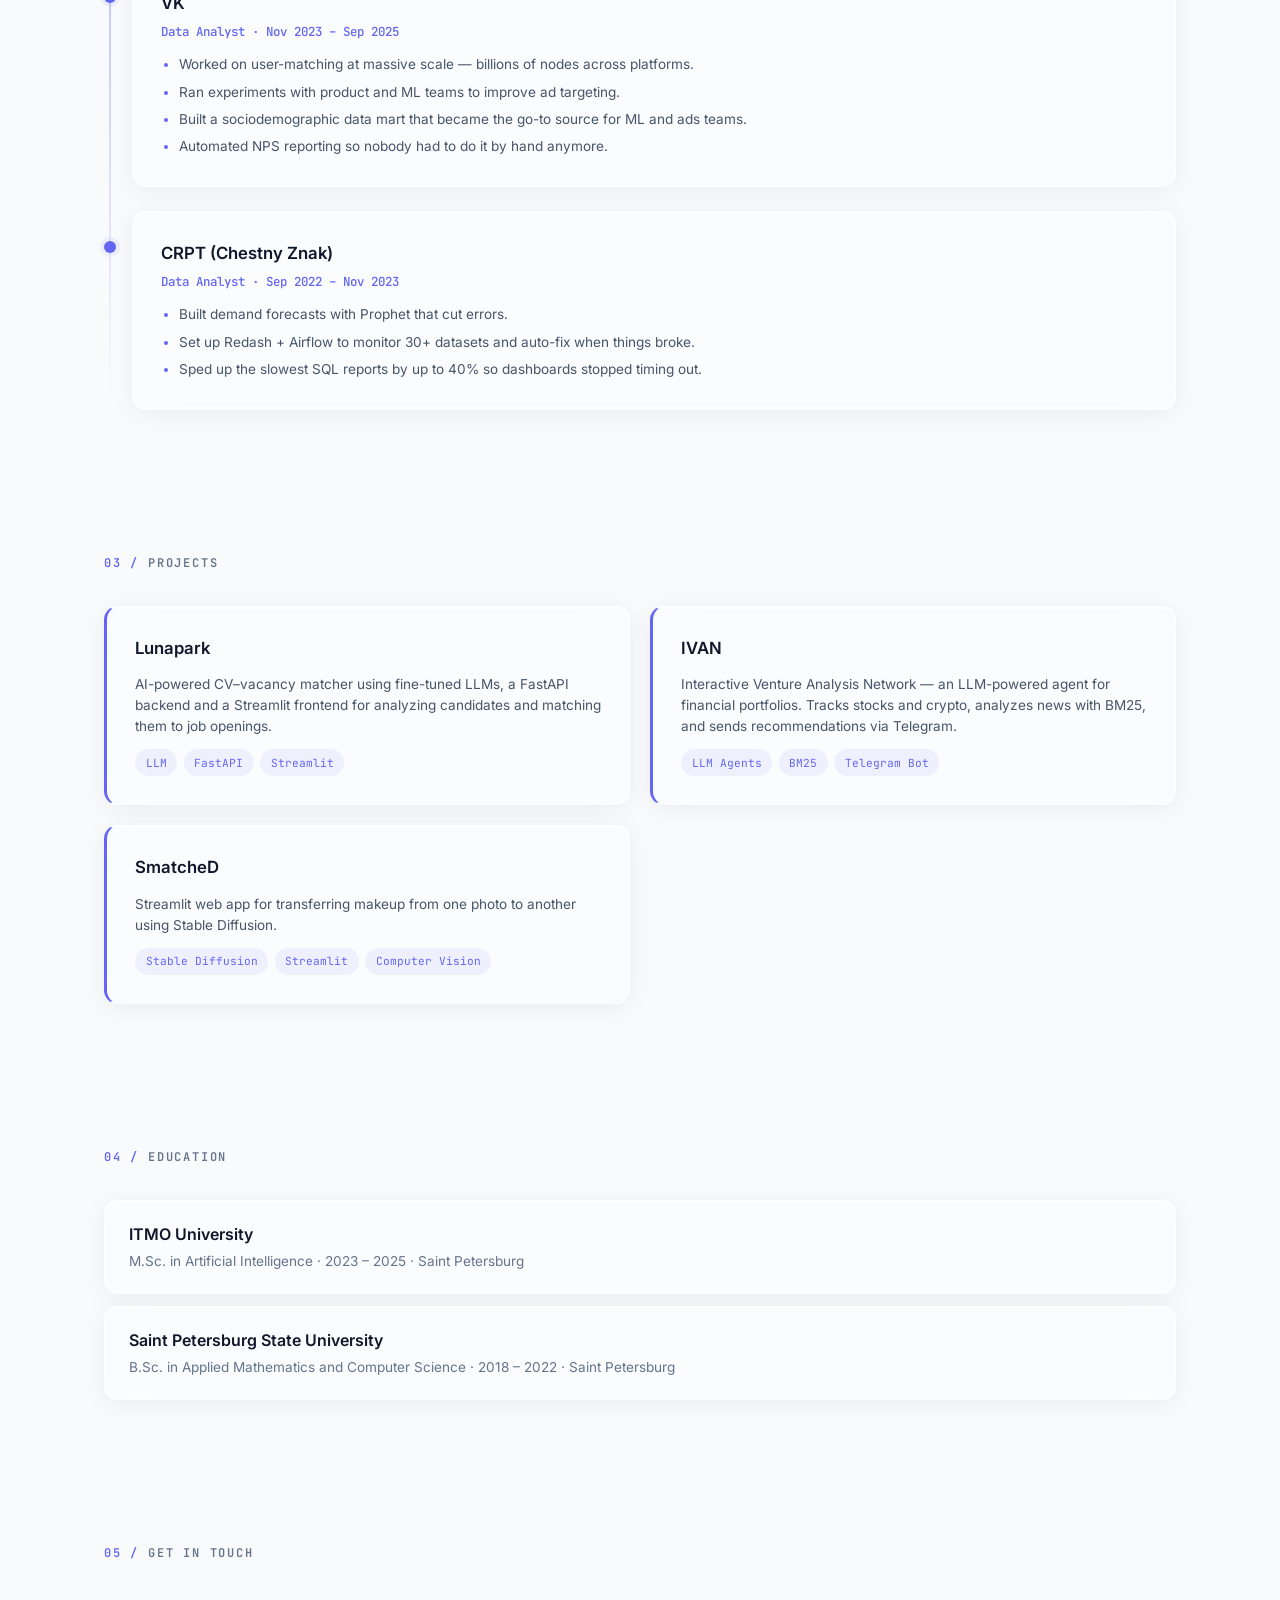
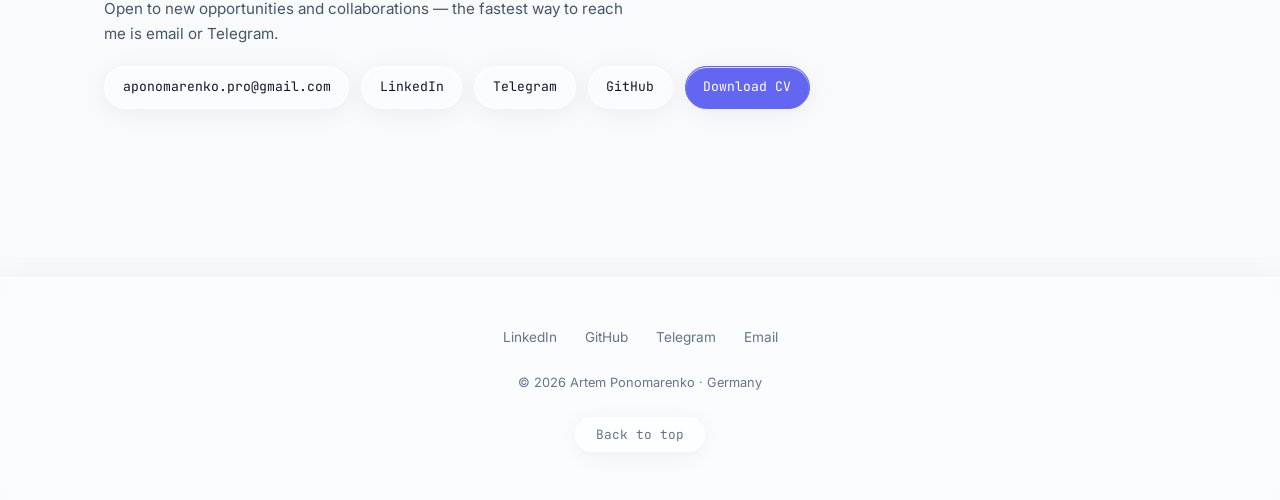
==== commit ffd1b20b: "upd" ====
--- a/static/index.html
+++ b/static/index.html
@@ -3,21 +3,83 @@
 <head>
   <meta charset="UTF-8">
   <meta name="viewport" content="width=device-width, initial-scale=1.0">
-  <title>Artem Ponomarenko | Data Analyst</title>
+  <title>Artem Ponomarenko — Data Analyst | Python, SQL, Big Data</title>
+  <meta name="description" content="Artem Ponomarenko — Data Analyst based in Germany. Large-scale analytics, ETL pipelines, A/B testing and statistical modeling with Python, SQL and Spark.">
+  <meta name="author" content="Artem Ponomarenko">
+  <meta name="robots" content="index, follow">
+  <link rel="canonical" href="https://slfdstrctd.github.io/">
+  <meta name="theme-color" content="#f8fafc" media="(prefers-color-scheme: light)">
+  <meta name="theme-color" content="#0b1020" media="(prefers-color-scheme: dark)">
+
+  <!-- Open Graph -->
+  <meta property="og:type" content="profile">
+  <meta property="og:title" content="Artem Ponomarenko — Data Analyst">
+  <meta property="og:description" content="Data Analyst based in Germany. Large-scale analytics, ETL pipelines, A/B testing and statistical modeling with Python, SQL and Spark.">
+  <meta property="og:url" content="https://slfdstrctd.github.io/">
+  <meta property="og:image" content="https://slfdstrctd.github.io/og-image.jpg">
+  <meta property="og:image:width" content="512">
+  <meta property="og:image:height" content="512">
+  <meta property="og:site_name" content="Artem Ponomarenko">
+
+  <!-- Twitter -->
+  <meta name="twitter:card" content="summary">
+  <meta name="twitter:title" content="Artem Ponomarenko — Data Analyst">
+  <meta name="twitter:description" content="Data Analyst based in Germany. Large-scale analytics, ETL pipelines, A/B testing and statistical modeling.">
+  <meta name="twitter:image" content="https://slfdstrctd.github.io/og-image.jpg">
+
+  <!-- Structured data -->
+  <script type="application/ld+json">
+  {
+    "@context": "https://schema.org",
+    "@type": "Person",
+    "name": "Artem Ponomarenko",
+    "url": "https://slfdstrctd.github.io/",
+    "image": "https://slfdstrctd.github.io/profile.png",
+    "jobTitle": "Data Analyst",
+    "email": "mailto:aponomarenko.pro@gmail.com",
+    "address": { "@type": "PostalAddress", "addressCountry": "DE" },
+    "alumniOf": [
+      { "@type": "CollegeOrUniversity", "name": "ITMO University" },
+      { "@type": "CollegeOrUniversity", "name": "Saint Petersburg State University" }
+    ],
+    "knowsAbout": ["Data Analytics", "ETL Pipelines", "A/B Testing", "Statistical Modeling", "Machine Learning", "Python", "SQL", "Apache Spark"],
+    "knowsLanguage": ["en", "de", "ru"],
+    "sameAs": [
+      "https://github.com/slfdstrctd",
+      "https://linkedin.com/in/slfdstrctd",
+      "https://t.me/selfdestructed"
+    ]
+  }
+  </script>
+
   <link rel="icon" href="./favicon.svg" type="image/svg+xml">
-  <meta name="description" content="Artem Ponomarenko — Data Analyst. Large-scale analytics, ETL pipelines, statistical modeling. Munich, Germany.">
-  <meta name="keywords" content="slfdstrctd, artem, ponomarenko, data analyst, analytics, ETL, spark, python, SQL">
+  <link rel="preload" href="./profile.png" as="image">
   <link rel="preconnect" href="https://fonts.googleapis.com">
   <link rel="preconnect" href="https://fonts.gstatic.com" crossorigin>
-  <link href="https://fonts.googleapis.com/css2?family=JetBrains+Mono:wght@400;500;600&display=swap" rel="stylesheet">
+  <link href="https://fonts.googleapis.com/css2?family=Inter:wght@400;500;600;700&family=JetBrains+Mono:wght@400;500;600&display=swap" rel="stylesheet">
   <link rel="stylesheet" href="./css/style.css">
+  <script>
+    (function () {
+      var saved = localStorage.getItem('theme');
+      var theme = saved || (matchMedia('(prefers-color-scheme: dark)').matches ? 'dark' : 'light');
+      document.documentElement.setAttribute('data-theme', theme);
+    })();
+  </script>
   <script async src="https://www.googletagmanager.com/gtag/js?id=G-H641E5T0EM"></script>
   <script>window.dataLayer=window.dataLayer||[];function gtag(){dataLayer.push(arguments);}gtag('js',new Date());gtag('config','G-H641E5T0EM');</script>
 </head>
 <body>
+  <a class="skip-link" href="#hero">Skip to content</a>
+
+  <div class="backdrop" aria-hidden="true">
+    <div class="blob blob--1"></div>
+    <div class="blob blob--2"></div>
+    <div class="blob blob--3"></div>
+  </div>
+
   <header class="header">
-    <nav class="nav">
-      <a href="#hero" class="nav__logo" aria-label="Home"></a>
+    <nav class="nav" aria-label="Main navigation">
+      <a href="#hero" class="nav__logo">slfdstrctd</a>
       <div class="nav__links">
         <a href="#skills">Skills</a>
         <a href="#experience">Experience</a>
@@ -25,19 +87,26 @@
         <a href="#education">Education</a>
         <a href="#contact">Contact</a>
       </div>
-      <a href="https://github.com/slfdstrctd/slfdstrctd/blob/master/CV.pdf" class="nav__cta" target="_blank" rel="noopener">CV</a>
+      <div class="nav__actions">
+        <button class="theme-toggle" id="theme-toggle" aria-label="Toggle dark mode">
+          <svg class="theme-toggle__sun" viewBox="0 0 24 24" fill="none" stroke="currentColor" stroke-width="2" stroke-linecap="round"><circle cx="12" cy="12" r="4"/><path d="M12 2v2M12 20v2M4.93 4.93l1.41 1.41M17.66 17.66l1.41 1.41M2 12h2M20 12h2M4.93 19.07l1.41-1.41M17.66 6.34l1.41-1.41"/></svg>
+          <svg class="theme-toggle__moon" viewBox="0 0 24 24" fill="none" stroke="currentColor" stroke-width="2" stroke-linecap="round" stroke-linejoin="round"><path d="M21 12.79A9 9 0 1 1 11.21 3 7 7 0 0 0 21 12.79z"/></svg>
+        </button>
+        <a href="https://github.com/slfdstrctd/slfdstrctd/blob/master/CV.pdf" class="nav__cta" target="_blank" rel="noopener">CV</a>
+      </div>
     </nav>
   </header>
 
   <main>
     <section id="hero" class="hero">
       <div class="hero__avatar-wrap">
-        <img src="./profile.jpg" alt="Artem Ponomarenko" class="hero__avatar">
-      </div>
+        <img src="./profile.png" alt="Portrait of Artem Ponomarenko" class="hero__avatar" width="512" height="512" fetchpriority="high">
+      </div>
+      <p class="hero__badge"><span class="hero__badge-dot" aria-hidden="true"></span>Open to new opportunities</p>
       <h1 class="hero__title">Artem Ponomarenko</h1>
-      <p class="hero__intro">Data Analyst · Munich, Germany</p>
-      <p class="hero__intro">I'm experienced in <strong>large-scale analytics</strong> and <strong>ETL pipelines</strong>, turning messy data into insights that actually get used.</p>
-      <p class="hero__intro">Also I have strong background in <strong>applied math</strong> and <strong>ML</strong>. I run experiments, build forecasts, and fix data pipelines that keep breaking.</p>
+      <p class="hero__role">Data Analyst · Germany</p>
+      <p class="hero__intro">I turn messy data into insights that actually get used — <strong>large-scale analytics</strong>, <strong>ETL pipelines</strong>, and experiments at the scale of billions of records.</p>
+      <p class="hero__intro">With a background in <strong>applied math</strong> and <strong>ML</strong>, I run A/B tests, build forecasts, and fix the data pipelines that keep breaking.</p>
       <div class="hero__links">
         <a href="https://linkedin.com/in/slfdstrctd" class="link-btn" target="_blank" rel="noopener" aria-label="LinkedIn">
           <svg viewBox="0 0 24 24" fill="currentColor"><path d="M20.447 20.452h-3.554v-5.569c0-1.328-.027-3.037-1.852-3.037-1.853 0-2.136 1.445-2.136 2.939v5.667H9.351V9h3.414v1.561h.046c.477-.9 1.637-1.85 3.37-1.85 3.601 0 4.267 2.37 4.267 5.455v6.286zM5.337 7.433c-1.144 0-2.063-.926-2.063-2.065 0-1.138.92-2.063 2.063-2.063 1.14 0 2.064.925 2.064 2.063 0 1.139-.925 2.065-2.064 2.065zm1.782 13.019H3.555V9h3.564v11.452zM22.225 0H1.771C.792 0 0 .774 0 1.729v20.542C0 23.227.792 24 1.771 24h20.451C23.2 24 24 23.227 24 22.271V1.729C24 .774 23.2 0 22.222 0h.003z"/></svg>
@@ -51,114 +120,142 @@
         <a href="https://t.me/selfdestructed" class="link-btn" target="_blank" rel="noopener" aria-label="Telegram">
           <svg viewBox="0 0 24 24" fill="currentColor"><path d="M11.944 0A12 12 0 0 0 0 12a12 12 0 0 0 12 12 12 12 0 0 0 12-12A12 12 0 0 0 12 0a12 12 0 0 0-.056 0zm4.962 7.224c.1-.002.321.023.465.14a.506.506 0 0 1 .171.325c.016.093.036.306.02.472-.18 1.898-.962 6.502-1.36 8.627-.168.9-.499 1.201-.82 1.23-.696.065-1.225-.46-1.9-.902-1.056-.693-1.653-1.124-2.678-1.8-1.185-.78-.417-1.21.258-1.91.177-.184 3.247-2.977 3.307-3.23.007-.032.014-.15-.056-.212s-.174-.041-.249-.024c-.106.024-1.793 1.14-5.061 3.345-.48.33-.913.49-1.302.48-.428-.008-1.252-.241-1.865-.44-.752-.245-1.349-.374-1.297-.789.027-.216.325-.437.893-.663 3.498-1.524 5.83-2.529 6.998-3.014 3.332-1.386 4.025-1.627 4.476-1.635z"/></svg>
         </a>
-        
-        
-      </div>
-    </section>
-
-    <section id="skills" class="section">
-      <div class="container">
-        <h2 class="section__title">Skills & Tools</h2>
-        <div class="skills__grid">
-          <div class="skill-card">
-            <span class="skill-card__icon">🐍</span>
-            <h3>Programming & ML</h3>
-            <p>Python (Pandas, Polars, Scikit-learn, CatBoost, PyTorch), SQL, R</p>
+      </div>
+    </section>
+
+    <section id="skills" class="section reveal">
+      <h2 class="section__title"><span aria-hidden="true">01 / </span>Skills &amp; Tools</h2>
+      <div class="skills__grid">
+        <div class="skill-card">
+          <span class="skill-card__icon" aria-hidden="true">🐍</span>
+          <h3>Programming &amp; ML</h3>
+          <ul class="tag-list">
+            <li>Python</li><li>Pandas</li><li>Polars</li><li>Scikit-learn</li><li>CatBoost</li><li>PyTorch</li><li>SQL</li><li>R</li>
+          </ul>
+        </div>
+        <div class="skill-card">
+          <span class="skill-card__icon" aria-hidden="true">⚡</span>
+          <h3>Big Data &amp; Pipelines</h3>
+          <ul class="tag-list">
+            <li>Spark</li><li>Hadoop</li><li>YTsaurus</li><li>Airflow</li><li>dbt</li>
+          </ul>
+        </div>
+        <div class="skill-card">
+          <span class="skill-card__icon" aria-hidden="true">📊</span>
+          <h3>Analytics &amp; BI</h3>
+          <ul class="tag-list">
+            <li>A/B Testing</li><li>Statistical Modeling</li><li>Forecasting</li><li>Tableau</li><li>Superset</li><li>Redash</li>
+          </ul>
+        </div>
+        <div class="skill-card">
+          <span class="skill-card__icon" aria-hidden="true">🗄️</span>
+          <h3>Databases</h3>
+          <ul class="tag-list">
+            <li>ClickHouse</li><li>PostgreSQL</li><li>Vertica</li><li>SQLAlchemy</li>
+          </ul>
+        </div>
+        <div class="skill-card">
+          <span class="skill-card__icon" aria-hidden="true">🔧</span>
+          <h3>DevOps</h3>
+          <ul class="tag-list">
+            <li>Docker</li><li>Git</li><li>CI/CD</li><li>Bash</li>
+          </ul>
+        </div>
+        <div class="skill-card">
+          <span class="skill-card__icon" aria-hidden="true">🌐</span>
+          <h3>Languages</h3>
+          <ul class="tag-list">
+            <li>English (C1)</li><li>German (A2)</li><li>Russian (Native)</li>
+          </ul>
+        </div>
+      </div>
+    </section>
+
+    <section id="experience" class="section reveal">
+      <h2 class="section__title"><span aria-hidden="true">02 / </span>Experience</h2>
+      <div class="timeline">
+        <article class="timeline__item">
+          <div class="timeline__marker" aria-hidden="true"></div>
+          <div class="exp-card">
+            <header class="exp-card__header">
+              <h3 class="exp-card__company"><a href="https://vk.com" target="_blank" rel="noopener">VK</a></h3>
+              <p class="exp-card__role">Data Analyst · Nov 2023 – Sep 2025</p>
+            </header>
+            <ul class="exp-card__points">
+              <li>Worked on user-matching at massive scale — billions of nodes across platforms.</li>
+              <li>Ran experiments with product and ML teams to improve ad targeting.</li>
+              <li>Built a sociodemographic data mart that became the go-to source for ML and ads teams.</li>
+              <li>Automated NPS reporting so nobody had to do it by hand anymore.</li>
+            </ul>
           </div>
-          <div class="skill-card">
-            <span class="skill-card__icon">⚡</span>
-            <h3>Big Data & Pipelines</h3>
-            <p>Spark, Hadoop, YTsaurus, Airflow, dbt</p>
+        </article>
+        <article class="timeline__item">
+          <div class="timeline__marker" aria-hidden="true"></div>
+          <div class="exp-card">
+            <header class="exp-card__header">
+              <h3 class="exp-card__company"><a href="https://crpt.ru" target="_blank" rel="noopener">CRPT (Chestny Znak)</a></h3>
+              <p class="exp-card__role">Data Analyst · Sep 2022 – Nov 2023</p>
+            </header>
+            <ul class="exp-card__points">
+              <li>Built demand forecasts with Prophet that cut errors.</li>
+              <li>Set up Redash + Airflow to monitor 30+ datasets and auto-fix when things broke.</li>
+              <li>Sped up the slowest SQL reports by up to 40% so dashboards stopped timing out.</li>
+            </ul>
           </div>
-          <div class="skill-card">
-            <span class="skill-card__icon">📊</span>
-            <h3>Analytics & BI</h3>
-            <p>A/B Testing, Statistical Modeling, Forecasting, Tableau, Superset, Redash</p>
-          </div>
-          <div class="skill-card">
-            <span class="skill-card__icon">🗄️</span>
-            <h3>Databases</h3>
-            <p>ClickHouse, PostgreSQL, Vertica, SQLAlchemy</p>
-          </div>
-          <div class="skill-card">
-            <span class="skill-card__icon">🔧</span>
-            <h3>DevOps</h3>
-            <p>Docker, Git, CI/CD, Bash</p>
-          </div>
-          <div class="skill-card">
-            <span class="skill-card__icon">🌐</span>
-            <h3>Languages</h3>
-            <p>English (C1), German (A2), Russian (Native)</p>
-          </div>
-        </div>
-      </div>
-    </section>
-
-    <section id="experience" class="section">
-      <div class="container">
-        <h2 class="section__title">Experience</h2>
-        <div class="card-grid">
-          <div class="exp-card">
-            <h3 class="exp-card__company"><a href="https://vk.com" target="_blank" rel="noopener">VK</a></h3>
-            <p class="exp-card__role">Data Analyst · Nov 2023 – Sep 2025</p>
-            <p class="exp-card__summary">Worked on user-matching at massive scale, handled billions of nodes across platforms. Ran experiments with product and ML teams to improve ad targeting. Built a sociodemographic data mart that became the go-to source for ML and ads teams. Automated NPS reporting so nobody had to do it by hand anymore.</p>
-          </div>
-          <div class="exp-card">
-            <h3 class="exp-card__company"><a href="https://crpt.ru" target="_blank" rel="noopener">CRPT (Chestny Znak)</a></h3>
-            <p class="exp-card__role">Data Analyst · Sep 2022 – Nov 2023</p>
-            <p class="exp-card__summary">Built demand forecasts with Prophet that cut errors. Set up Redash + Airflow to monitor 30+ datasets and auto-fix when things broke. Sped up the slowest SQL reports by up to 40% so dashboards stopped timing out.</p>
-          </div>
-        </div>
-      </div>
-    </section>
-
-    <section id="projects" class="section">
-      <div class="container">
-        <h2 class="section__title">Projects</h2>
-        <div class="card-grid" id="projects-grid">
-          <div class="project-card">
-            <h3 class="project-card__title"><a href="https://github.com/bier-ml/lunapark" target="_blank" rel="noopener">Lunapark</a></h3>
-            <p class="project-card__desc">AI-powered CV–vacancy matcher using fine-tuned LLMs, FastAPI backend and Streamlit frontend for analyzing candidates and matching them to job openings.</p>
-          </div>
-          <div class="project-card">
-            <h3 class="project-card__title"><a href="https://github.com/bier-ml/llm-agent-project" target="_blank" rel="noopener">IVAN</a></h3>
-            <p class="project-card__desc">Interactive Venture Analysis Network. LLM-powered agent that helps manage financial portfolios. It tracks stocks and crypto, analyzes news with BM25, and sends recommendations via Telegram.</p>
-          </div>
-          <div class="project-card">
-            <h3 class="project-card__title"><a href="https://github.com/konstantgr/smatched" target="_blank" rel="noopener">SmatcheD</a></h3>
-            <p class="project-card__desc">Streamlit web app for transferring makeup from one photo to another using Stable Diffusion.</p>
-          </div>
-        </div>
-      </div>
-    </section>
-
-    <section id="education" class="section">
-      <div class="container">
-        <h2 class="section__title">Education</h2>
-        <div class="edu-list">
-          <div class="edu-item">
-            <h3 class="edu-item__school">ITMO University</h3>
-            <p class="edu-item__degree">M.Sc. in Artificial Intelligence · 2023 – 2025 · Saint Petersburg</p>
-          </div>
-          <div class="edu-item">
-            <h3 class="edu-item__school">Saint Petersburg State University</h3>
-            <p class="edu-item__degree">B.Sc. in Applied Mathematics and Computer Science · 2018 – 2022 · Saint Petersburg</p>
-          </div>
-        </div>
-      </div>
-    </section>
-
-    <section id="contact" class="section">
-      <div class="container">
-        <h2 class="section__title">Get in touch</h2>
-        <p class="contact__text">Open to new opportunities and collaborations.</p>
-        <div class="contact__links">
-          <a href="mailto:aponomarenko.pro@gmail.com" class="contact__link">aponomarenko.pro@gmail.com</a>
-          <a href="https://linkedin.com/in/slfdstrctd" class="contact__link" target="_blank" rel="noopener">LinkedIn</a>
-          <a href="https://t.me/selfdestructed" class="contact__link" target="_blank" rel="noopener">Telegram</a>
-          <a href="https://github.com/slfdstrctd" class="contact__link" target="_blank" rel="noopener">GitHub</a>
-          <a href="https://github.com/slfdstrctd/slfdstrctd/blob/master/CV.pdf" class="contact__link contact__link--primary" target="_blank" rel="noopener">Curriculum Vitae</a>
-        </div>
+        </article>
+      </div>
+    </section>
+
+    <section id="projects" class="section reveal">
+      <h2 class="section__title"><span aria-hidden="true">03 / </span>Projects</h2>
+      <div class="card-grid">
+        <article class="project-card">
+          <h3 class="project-card__title"><a href="https://github.com/bier-ml/lunapark" target="_blank" rel="noopener">Lunapark</a></h3>
+          <p class="project-card__desc">AI-powered CV–vacancy matcher using fine-tuned LLMs, a FastAPI backend and a Streamlit frontend for analyzing candidates and matching them to job openings.</p>
+          <ul class="tag-list tag-list--accent">
+            <li>LLM</li><li>FastAPI</li><li>Streamlit</li>
+          </ul>
+        </article>
+        <article class="project-card">
+          <h3 class="project-card__title"><a href="https://github.com/bier-ml/llm-agent-project" target="_blank" rel="noopener">IVAN</a></h3>
+          <p class="project-card__desc">Interactive Venture Analysis Network — an LLM-powered agent for financial portfolios. Tracks stocks and crypto, analyzes news with BM25, and sends recommendations via Telegram.</p>
+          <ul class="tag-list tag-list--accent">
+            <li>LLM Agents</li><li>BM25</li><li>Telegram Bot</li>
+          </ul>
+        </article>
+        <article class="project-card">
+          <h3 class="project-card__title"><a href="https://github.com/konstantgr/smatched" target="_blank" rel="noopener">SmatcheD</a></h3>
+          <p class="project-card__desc">Streamlit web app for transferring makeup from one photo to another using Stable Diffusion.</p>
+          <ul class="tag-list tag-list--accent">
+            <li>Stable Diffusion</li><li>Streamlit</li><li>Computer Vision</li>
+          </ul>
+        </article>
+      </div>
+    </section>
+
+    <section id="education" class="section reveal">
+      <h2 class="section__title"><span aria-hidden="true">04 / </span>Education</h2>
+      <div class="edu-list">
+        <div class="edu-item">
+          <h3 class="edu-item__school">ITMO University</h3>
+          <p class="edu-item__degree">M.Sc. in Artificial Intelligence · 2023 – 2025 · Saint Petersburg</p>
+        </div>
+        <div class="edu-item">
+          <h3 class="edu-item__school">Saint Petersburg State University</h3>
+          <p class="edu-item__degree">B.Sc. in Applied Mathematics and Computer Science · 2018 – 2022 · Saint Petersburg</p>
+        </div>
+      </div>
+    </section>
+
+    <section id="contact" class="section reveal">
+      <h2 class="section__title"><span aria-hidden="true">05 / </span>Get in touch</h2>
+      <p class="contact__text">Open to new opportunities and collaborations — the fastest way to reach me is email or Telegram.</p>
+      <div class="contact__links">
+        <a href="mailto:aponomarenko.pro@gmail.com" class="contact__link">aponomarenko.pro@gmail.com</a>
+        <a href="https://linkedin.com/in/slfdstrctd" class="contact__link" target="_blank" rel="noopener">LinkedIn</a>
+        <a href="https://t.me/selfdestructed" class="contact__link" target="_blank" rel="noopener">Telegram</a>
+        <a href="https://github.com/slfdstrctd" class="contact__link" target="_blank" rel="noopener">GitHub</a>
+        <a href="https://github.com/slfdstrctd/slfdstrctd/blob/master/CV.pdf" class="contact__link contact__link--primary" target="_blank" rel="noopener">Download CV</a>
       </div>
     </section>
   </main>
@@ -171,12 +268,13 @@
         <a href="https://t.me/selfdestructed" target="_blank" rel="noopener">Telegram</a>
         <a href="mailto:aponomarenko.pro@gmail.com">Email</a>
       </div>
-      <p class="footer__copyright">© Artem Ponomarenko, Munich, 2026</p>
+      <p class="footer__copyright">© 2026 Artem Ponomarenko · Germany</p>
       <button class="footer__back" onclick="window.scrollTo({top:0,behavior:'smooth'})" aria-label="Scroll to top">Back to top</button>
     </div>
   </footer>
 
   <script>
+    // Smooth-scroll anchors
     document.querySelectorAll('a[href^="#"]').forEach(anchor => {
       anchor.addEventListener('click', function (e) {
         e.preventDefault();
@@ -184,6 +282,39 @@
         if (target) target.scrollIntoView({ behavior: 'smooth', block: 'start' });
       });
     });
+
+    // Theme toggle
+    document.getElementById('theme-toggle').addEventListener('click', () => {
+      const next = document.documentElement.getAttribute('data-theme') === 'dark' ? 'light' : 'dark';
+      document.documentElement.setAttribute('data-theme', next);
+      localStorage.setItem('theme', next);
+    });
+
+    // Scroll-reveal
+    if (!matchMedia('(prefers-reduced-motion: reduce)').matches && 'IntersectionObserver' in window) {
+      const io = new IntersectionObserver(entries => {
+        entries.forEach(e => {
+          if (e.isIntersecting) { e.target.classList.add('reveal--visible'); io.unobserve(e.target); }
+        });
+      }, { threshold: 0.1 });
+      document.querySelectorAll('.reveal').forEach(el => io.observe(el));
+    } else {
+      document.querySelectorAll('.reveal').forEach(el => el.classList.add('reveal--visible'));
+    }
+
+    // Highlight active section in nav
+    const navLinks = document.querySelectorAll('.nav__links a');
+    if ('IntersectionObserver' in window) {
+      const sections = [...navLinks].map(a => document.querySelector(a.getAttribute('href'))).filter(Boolean);
+      const spy = new IntersectionObserver(entries => {
+        entries.forEach(e => {
+          if (e.isIntersecting) {
+            navLinks.forEach(a => a.classList.toggle('is-active', a.getAttribute('href') === '#' + e.target.id));
+          }
+        });
+      }, { rootMargin: '-40% 0px -55% 0px' });
+      sections.forEach(s => spy.observe(s));
+    }
   </script>
 </body>
 </html>
--- a/static/css/style.css
+++ b/static/css/style.css
@@ -1,8 +1,6 @@
 /* ===== Design system ===== */
 :root {
   --bg: #f8fafc;
-  --bg-card: #ffffff;
-  --bg-elevated: #ffffff;
   --border: rgba(15, 23, 42, 0.06);
   --text: #0f172a;
   --text-secondary: #475569;
@@ -10,13 +8,15 @@
   --accent: #6366f1;
   --accent-hover: #4f46e5;
   --accent-subtle: rgba(99, 102, 241, 0.08);
+  --ok: #10b981;
   --radius-sm: 6px;
   --radius: 14px;
   --radius-lg: 24px;
   --radius-pill: 9999px;
   --shadow: 0 1px 3px rgba(0, 0, 0, 0.04);
   --shadow-hover: 0 8px 30px rgba(0, 0, 0, 0.08);
-  --font: 'JetBrains Mono', ui-monospace, monospace;
+  --font: 'Inter', system-ui, -apple-system, sans-serif;
+  --font-mono: 'JetBrains Mono', ui-monospace, monospace;
 
   /* Glass style */
   --glass-bg: rgba(255, 255, 255, 0.4);
@@ -25,6 +25,34 @@
   --glass-shadow: 0 4px 24px rgba(0, 0, 0, 0.06);
   --glass-shadow-inset: 0 1px 0 rgba(255, 255, 255, 0.8) inset;
   --glass-blur: blur(20px) saturate(180%);
+
+  /* Backdrop blobs */
+  --blob-1: rgba(99, 102, 241, 0.16);
+  --blob-2: rgba(14, 165, 233, 0.13);
+  --blob-3: rgba(236, 72, 153, 0.10);
+}
+
+[data-theme="dark"] {
+  --bg: #0b1020;
+  --border: rgba(255, 255, 255, 0.08);
+  --text: #e2e8f0;
+  --text-secondary: #a3b0c2;
+  --text-muted: #7d8aa0;
+  --accent: #818cf8;
+  --accent-hover: #a5b4fc;
+  --accent-subtle: rgba(129, 140, 248, 0.12);
+  --shadow: 0 1px 3px rgba(0, 0, 0, 0.3);
+  --shadow-hover: 0 8px 30px rgba(0, 0, 0, 0.45);
+
+  --glass-bg: rgba(255, 255, 255, 0.05);
+  --glass-bg-strong: rgba(255, 255, 255, 0.08);
+  --glass-border: 1px solid rgba(255, 255, 255, 0.1);
+  --glass-shadow: 0 4px 24px rgba(0, 0, 0, 0.35);
+  --glass-shadow-inset: 0 1px 0 rgba(255, 255, 255, 0.08) inset;
+
+  --blob-1: rgba(99, 102, 241, 0.22);
+  --blob-2: rgba(14, 165, 233, 0.14);
+  --blob-3: rgba(236, 72, 153, 0.12);
 }
 
 *, *::before, *::after { box-sizing: border-box; }
@@ -39,6 +67,7 @@
   background: var(--bg);
   min-height: 100vh;
   -webkit-font-smoothing: antialiased;
+  transition: background 0.3s ease, color 0.3s ease;
 }
 
 a {
@@ -47,6 +76,71 @@
   transition: color 0.15s ease;
 }
 a:hover { color: var(--accent-hover); }
+
+:focus-visible {
+  outline: 2px solid var(--accent);
+  outline-offset: 2px;
+  border-radius: var(--radius-sm);
+}
+
+.skip-link {
+  position: absolute;
+  top: -100px;
+  left: 1rem;
+  z-index: 200;
+  padding: 0.6rem 1rem;
+  background: var(--accent);
+  color: #fff;
+  border-radius: var(--radius-sm);
+  font-size: 0.85rem;
+}
+.skip-link:focus { top: 1rem; color: #fff; }
+
+/* ===== Animated backdrop ===== */
+.backdrop {
+  position: fixed;
+  inset: 0;
+  z-index: -1;
+  overflow: hidden;
+}
+
+.blob {
+  position: absolute;
+  border-radius: 50%;
+  filter: blur(80px);
+  will-change: transform;
+  animation: drift 24s ease-in-out infinite alternate;
+}
+
+.blob--1 {
+  width: 55vw; height: 55vw;
+  top: -20vw; left: -12vw;
+  background: var(--blob-1);
+}
+.blob--2 {
+  width: 45vw; height: 45vw;
+  top: 25vh; right: -15vw;
+  background: var(--blob-2);
+  animation-delay: -8s;
+  animation-duration: 30s;
+}
+.blob--3 {
+  width: 40vw; height: 40vw;
+  bottom: -15vw; left: 20vw;
+  background: var(--blob-3);
+  animation-delay: -16s;
+  animation-duration: 36s;
+}
+
+@keyframes drift {
+  from { transform: translate(0, 0) scale(1); }
+  to   { transform: translate(6vw, 4vh) scale(1.15); }
+}
+
+@media (prefers-reduced-motion: reduce) {
+  .blob { animation: none; }
+  html { scroll-behavior: auto; }
+}
 
 /* ===== Header ===== */
 .header {
@@ -82,6 +176,7 @@
 }
 
 .nav__logo {
+  font-family: var(--font-mono);
   font-weight: 600;
   font-size: 0.9rem;
   letter-spacing: -0.02em;
@@ -91,7 +186,7 @@
 
 .nav__links {
   display: flex;
-  gap: 2.25rem;
+  gap: 2rem;
 }
 .nav__links a {
   font-size: 0.8rem;
@@ -100,22 +195,49 @@
   text-transform: uppercase;
   letter-spacing: 0.06em;
 }
-.nav__links a:hover { color: var(--accent); }
+.nav__links a:hover,
+.nav__links a.is-active { color: var(--accent); }
+
+.nav__actions {
+  display: flex;
+  align-items: center;
+  gap: 0.6rem;
+}
+
+.theme-toggle {
+  width: 36px;
+  height: 36px;
+  display: flex;
+  align-items: center;
+  justify-content: center;
+  background: transparent;
+  border: var(--glass-border);
+  border-radius: var(--radius-pill);
+  color: var(--text-secondary);
+  cursor: pointer;
+  transition: color 0.15s, border-color 0.15s;
+}
+.theme-toggle:hover { color: var(--accent); }
+.theme-toggle svg { width: 17px; height: 17px; }
+.theme-toggle__moon { display: none; }
+[data-theme="dark"] .theme-toggle__moon { display: block; }
+[data-theme="dark"] .theme-toggle__sun { display: none; }
 
 .nav__cta {
+  font-family: var(--font-mono);
   font-size: 0.8rem;
   font-weight: 600;
   padding: 0.5rem 1rem;
   background: var(--text);
-  color: white;
+  color: var(--bg);
   border-radius: var(--radius-pill);
   text-transform: uppercase;
   letter-spacing: 0.04em;
-  transition: background 0.15s, transform 0.15s;
+  transition: background 0.15s, color 0.15s, transform 0.15s;
 }
 .nav__cta:hover {
   background: var(--accent);
-  color: white;
+  color: #fff;
   transform: translateY(-1px);
 }
 
@@ -129,7 +251,7 @@
 
 /* ===== Hero ===== */
 .hero {
-  padding: 2rem 0 6rem;
+  padding: 3rem 0 6rem;
   display: flex;
   flex-direction: column;
   align-items: center;
@@ -138,6 +260,7 @@
 
 .hero__avatar-wrap {
   margin-bottom: 1.5rem;
+  position: relative;
 }
 
 .hero__avatar {
@@ -148,34 +271,70 @@
   box-shadow: var(--glass-shadow), var(--glass-shadow-inset);
   border: 3px solid rgba(255, 255, 255, 0.8);
 }
+[data-theme="dark"] .hero__avatar { border-color: rgba(255, 255, 255, 0.15); }
+
+.hero__badge {
+  display: inline-flex;
+  align-items: center;
+  gap: 0.5rem;
+  margin: 0 0 1rem;
+  padding: 0.35rem 0.9rem;
+  font-family: var(--font-mono);
+  font-size: 0.72rem;
+  font-weight: 500;
+  letter-spacing: 0.04em;
+  color: var(--text-secondary);
+  background: var(--glass-bg);
+  backdrop-filter: var(--glass-blur);
+  -webkit-backdrop-filter: var(--glass-blur);
+  border: var(--glass-border);
+  border-radius: var(--radius-pill);
+  box-shadow: var(--glass-shadow-inset);
+}
+
+.hero__badge-dot {
+  width: 8px;
+  height: 8px;
+  border-radius: 50%;
+  background: var(--ok);
+  animation: pulse 2s ease-in-out infinite;
+}
+
+@keyframes pulse {
+  0%, 100% { box-shadow: 0 0 0 0 rgba(16, 185, 129, 0.5); }
+  50%      { box-shadow: 0 0 0 5px rgba(16, 185, 129, 0); }
+}
+
+@media (prefers-reduced-motion: reduce) {
+  .hero__badge-dot { animation: none; }
+}
 
 .hero__title {
   font-size: clamp(2.25rem, 5vw, 3.25rem);
-  font-weight: 600;
+  font-weight: 700;
   letter-spacing: -0.04em;
-  margin: 0 0 0.75rem;
+  margin: 0 0 0.5rem;
   line-height: 1.15;
 }
 
+.hero__role {
+  font-family: var(--font-mono);
+  font-size: 0.95rem;
+  color: var(--accent);
+  font-weight: 500;
+  margin: 0 0 1.25rem;
+}
+
 .hero__intro {
-  max-width: 480px;
+  max-width: 520px;
   margin: 0 auto 0.9rem;
   font-size: 1rem;
   color: var(--text-secondary);
 }
-.hero__intro:last-child { margin-bottom: 0; }
+.hero__intro:last-of-type { margin-bottom: 0; }
 .hero__intro strong {
   color: var(--accent);
   font-weight: 600;
-}
-.hero__highlight {
-  font-weight: 700;
-  color: var(--accent);
-  background: var(--glass-bg);
-  padding: 0.15em 0.5em;
-  border-radius: var(--radius-pill);
-  border: var(--glass-border);
-  box-shadow: var(--glass-shadow-inset);
 }
 
 .hero__links {
@@ -212,15 +371,57 @@
 }
 
 .section__title {
-  font-size: 0.7rem;
+  font-family: var(--font-mono);
+  font-size: 0.75rem;
   font-weight: 600;
   text-transform: uppercase;
   letter-spacing: 0.15em;
   color: var(--text-muted);
   margin: 0 0 2rem;
 }
-
-.container { max-width: 100%; }
+.section__title span { color: var(--accent); }
+
+/* Scroll reveal */
+.reveal {
+  opacity: 0;
+  transform: translateY(24px);
+  transition: opacity 0.6s ease, transform 0.6s ease;
+}
+.reveal--visible {
+  opacity: 1;
+  transform: none;
+}
+
+@media (prefers-reduced-motion: reduce) {
+  .reveal { opacity: 1; transform: none; transition: none; }
+}
+
+/* ===== Tag chips ===== */
+.tag-list {
+  list-style: none;
+  margin: 0;
+  padding: 0;
+  display: flex;
+  flex-wrap: wrap;
+  gap: 0.4rem;
+}
+
+.tag-list li {
+  font-family: var(--font-mono);
+  font-size: 0.7rem;
+  padding: 0.2rem 0.6rem;
+  color: var(--text-muted);
+  background: var(--glass-bg-strong);
+  border: 1px solid var(--border);
+  border-radius: var(--radius-pill);
+  white-space: nowrap;
+}
+
+.tag-list--accent li {
+  color: var(--accent);
+  background: var(--accent-subtle);
+  border-color: transparent;
+}
 
 /* ===== Skills ===== */
 .skills__grid {
@@ -254,25 +455,97 @@
 .skill-card h3 {
   font-size: 0.9rem;
   font-weight: 600;
-  margin: 0 0 0.4rem;
+  margin: 0 0 0.75rem;
   letter-spacing: -0.01em;
 }
 
-.skill-card p {
+/* ===== Experience timeline ===== */
+.timeline {
+  position: relative;
+  display: flex;
+  flex-direction: column;
+  gap: 1.5rem;
+  padding-left: 1.75rem;
+}
+
+.timeline::before {
+  content: '';
+  position: absolute;
+  left: 5px;
+  top: 10px;
+  bottom: 10px;
+  width: 2px;
+  background: linear-gradient(to bottom, var(--accent), transparent);
+  opacity: 0.35;
+}
+
+.timeline__item {
+  position: relative;
+}
+
+.timeline__marker {
+  position: absolute;
+  left: -1.75rem;
+  top: 1.9rem;
+  width: 12px;
+  height: 12px;
+  border-radius: 50%;
+  background: var(--accent);
+  box-shadow: 0 0 0 4px var(--accent-subtle);
+}
+
+.exp-card {
+  padding: 1.75rem;
+  background: var(--glass-bg);
+  backdrop-filter: var(--glass-blur);
+  -webkit-backdrop-filter: var(--glass-blur);
+  border: var(--glass-border);
+  border-radius: var(--radius);
+  box-shadow: var(--glass-shadow), var(--glass-shadow-inset);
+  transition: all 0.2s ease;
+}
+
+.exp-card:hover {
+  box-shadow: var(--shadow-hover), var(--glass-shadow-inset);
+  transform: translateY(-2px);
+}
+
+.exp-card__company {
+  font-size: 1.05rem;
+  font-weight: 600;
+  color: var(--text);
+  margin: 0 0 0.25rem;
+}
+
+.exp-card__company a { color: inherit; }
+.exp-card__company a:hover { color: var(--accent); }
+
+.exp-card__role {
+  font-family: var(--font-mono);
+  font-size: 0.78rem;
+  color: var(--accent);
+  font-weight: 500;
+  margin: 0 0 0.75rem;
+}
+
+.exp-card__points {
   margin: 0;
-  font-size: 0.8rem;
-  color: var(--text-muted);
-  line-height: 1.5;
-}
-
-/* ===== Experience & Projects ===== */
+  padding-left: 1.1rem;
+  font-size: 0.85rem;
+  color: var(--text-secondary);
+  line-height: 1.6;
+  display: grid;
+  gap: 0.35rem;
+}
+.exp-card__points li::marker { color: var(--accent); }
+
+/* ===== Projects ===== */
 .card-grid {
   display: grid;
   grid-template-columns: repeat(2, 1fr);
   gap: 1.25rem;
 }
 
-.exp-card,
 .project-card {
   padding: 1.75rem;
   background: var(--glass-bg);
@@ -285,39 +558,23 @@
   transition: all 0.2s ease;
   display: flex;
   flex-direction: column;
-}
-
-.exp-card:hover,
+  gap: 0.75rem;
+}
+
 .project-card:hover {
   box-shadow: var(--shadow-hover), var(--glass-shadow-inset);
   transform: translateY(-2px);
 }
 
-.exp-card__company,
 .project-card__title {
   font-size: 1.05rem;
   font-weight: 600;
   color: var(--text);
-  margin: 0 0 0.25rem;
-}
-
-.exp-card__company a,
-.project-card__title a {
-  color: inherit;
-}
-.exp-card__company a:hover,
-.project-card__title a:hover {
-  color: var(--accent);
-}
-
-.exp-card__role {
-  font-size: 0.8rem;
-  color: var(--accent);
-  font-weight: 500;
-  margin-bottom: 0.6rem;
-}
-
-.exp-card__summary,
+  margin: 0;
+}
+.project-card__title a { color: inherit; }
+.project-card__title a:hover { color: var(--accent); }
+
 .project-card__desc {
   margin: 0;
   font-size: 0.85rem;
@@ -326,30 +583,15 @@
   flex-grow: 1;
 }
 
-.projects-placeholder {
-  grid-column: 1 / -1;
-  font-size: 0.85rem;
-  color: var(--text-muted);
-  padding: 2rem;
-  text-align: center;
-  background: var(--glass-bg);
-  backdrop-filter: var(--glass-blur);
-  -webkit-backdrop-filter: var(--glass-blur);
-  border: var(--glass-border);
-  border-radius: var(--radius);
-  box-shadow: var(--glass-shadow), var(--glass-shadow-inset);
-}
-
 /* ===== Education ===== */
 .edu-list {
   display: flex;
   flex-direction: column;
-  gap: 0;
+  gap: 0.75rem;
 }
 
 .edu-item {
   padding: 1.25rem 1.5rem;
-  margin-bottom: 0.75rem;
   background: var(--glass-bg);
   backdrop-filter: var(--glass-blur);
   -webkit-backdrop-filter: var(--glass-blur);
@@ -358,10 +600,6 @@
   box-shadow: var(--glass-shadow), var(--glass-shadow-inset);
   display: grid;
   gap: 0.2rem;
-}
-
-.edu-item:last-child {
-  margin-bottom: 0;
 }
 
 .edu-item__school {
@@ -381,6 +619,7 @@
   margin: 0 0 1.25rem;
   font-size: 0.95rem;
   color: var(--text-secondary);
+  max-width: 520px;
 }
 
 .contact__links {
@@ -390,7 +629,8 @@
 }
 
 .contact__link {
-  font-size: 0.85rem;
+  font-family: var(--font-mono);
+  font-size: 0.82rem;
   padding: 0.6rem 1.1rem;
   background: var(--glass-bg);
   backdrop-filter: var(--glass-blur);
@@ -410,13 +650,13 @@
 .contact__link--primary {
   background: var(--accent);
   border-color: var(--accent);
-  color: white;
+  color: #fff;
 }
 
 .contact__link--primary:hover {
   background: var(--accent-hover);
   border-color: var(--accent-hover);
-  color: white;
+  color: #fff;
 }
 
 /* ===== Footer ===== */
@@ -459,7 +699,7 @@
 }
 
 .footer__back {
-  font-family: var(--font);
+  font-family: var(--font-mono);
   font-size: 0.8rem;
   padding: 0.5rem 1.25rem;
   background: var(--glass-bg);
@@ -480,20 +720,27 @@
 
 /* ===== Responsive ===== */
 @media (max-width: 768px) {
-  .hero { padding: 3.5rem 0 4.5rem; }
-  
+  .hero { padding: 2.5rem 0 4.5rem; }
+
   .skills__grid {
     grid-template-columns: repeat(2, 1fr);
     gap: 0.75rem;
   }
-  
+
   .card-grid {
     grid-template-columns: 1fr;
   }
-  
+
   .nav__links { display: none; }
-  
+
   .hero__title { font-size: 2rem; }
-  
+
   .section { padding: 3rem 0; }
-}
+
+  .timeline { padding-left: 1.4rem; }
+  .timeline__marker { left: -1.4rem; }
+}
+
+@media (max-width: 480px) {
+  .skills__grid { grid-template-columns: 1fr; }
+}
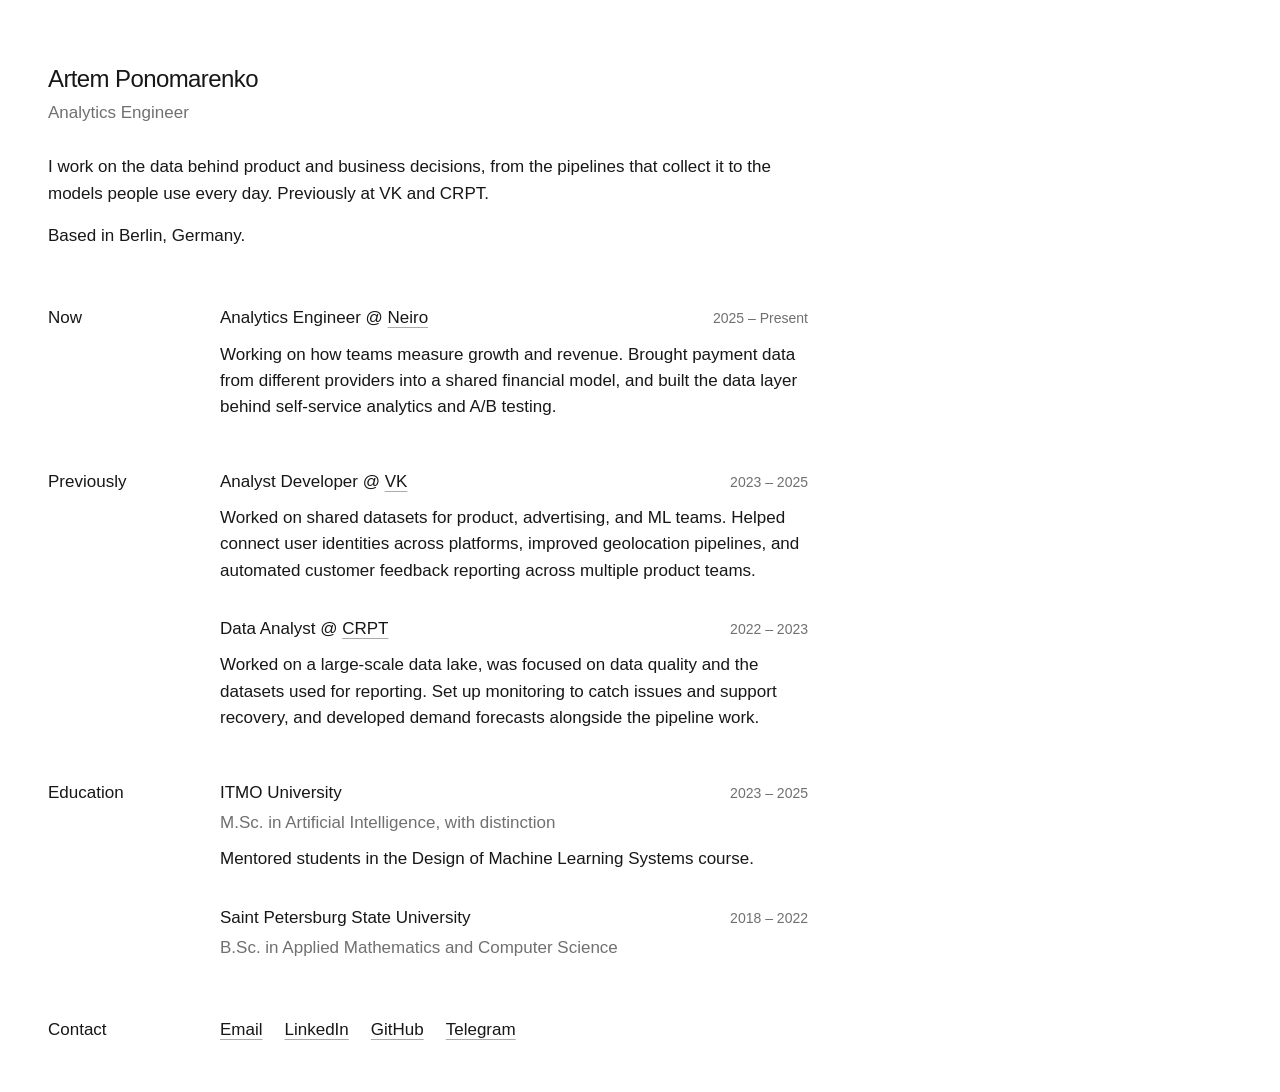
==== commit 284ab2bc: "feat: simplify homepage and improve discoverability" ====
--- a/static/index.html
+++ b/static/index.html
@@ -2,319 +2,150 @@
 <html lang="en">
 <head>
   <meta charset="UTF-8">
-  <meta name="viewport" content="width=device-width, initial-scale=1.0">
-  <title>Artem Ponomarenko — Data Analyst | Python, SQL, Big Data</title>
-  <meta name="description" content="Artem Ponomarenko — Data Analyst based in Germany. Large-scale analytics, ETL pipelines, A/B testing and statistical modeling with Python, SQL and Spark.">
+  <meta name="viewport" content="width=device-width, initial-scale=1">
+  <title>Artem Ponomarenko — Analytics Engineer in Berlin</title>
+  <meta name="description" content="Artem Ponomarenko is an analytics engineer based in Berlin, Germany. Working on data pipelines, financial models, product analytics, and A/B testing.">
   <meta name="author" content="Artem Ponomarenko">
-  <meta name="robots" content="index, follow">
+  <meta name="robots" content="index, follow, max-image-preview:large, max-snippet:-1, max-video-preview:-1">
+  <meta name="theme-color" content="#ffffff">
   <link rel="canonical" href="https://slfdstrctd.github.io/">
-  <meta name="theme-color" content="#f8fafc" media="(prefers-color-scheme: light)">
-  <meta name="theme-color" content="#0b1020" media="(prefers-color-scheme: dark)">
-
-  <!-- Open Graph -->
-  <meta property="og:type" content="profile">
-  <meta property="og:title" content="Artem Ponomarenko — Data Analyst">
-  <meta property="og:description" content="Data Analyst based in Germany. Large-scale analytics, ETL pipelines, A/B testing and statistical modeling with Python, SQL and Spark.">
+  <link rel="icon" href="./favicon.svg" type="image/svg+xml">
+  <link rel="icon" href="/favicon.png" type="image/png" sizes="192x192">
+  <link rel="apple-touch-icon" href="/apple-touch-icon.png" sizes="180x180">
+  <link rel="stylesheet" href="./css/style.css">
+  <link rel="alternate" type="text/markdown" href="https://slfdstrctd.github.io/index.md" title="Plain-text profile">
+  <link rel="describedby" type="text/plain" href="https://slfdstrctd.github.io/llms.txt" title="Site information for AI agents">
+  <meta property="og:type" content="website">
+  <meta property="og:site_name" content="Artem Ponomarenko">
+  <meta property="og:title" content="Artem Ponomarenko — Analytics Engineer in Berlin">
+  <meta property="og:description" content="Artem Ponomarenko is an analytics engineer based in Berlin, Germany. Working on data pipelines, financial models, product analytics, and A/B testing.">
   <meta property="og:url" content="https://slfdstrctd.github.io/">
-  <meta property="og:image" content="https://slfdstrctd.github.io/og-image.jpg">
-  <meta property="og:image:width" content="512">
-  <meta property="og:image:height" content="512">
-  <meta property="og:site_name" content="Artem Ponomarenko">
-
-  <!-- Twitter -->
-  <meta name="twitter:card" content="summary">
-  <meta name="twitter:title" content="Artem Ponomarenko — Data Analyst">
-  <meta name="twitter:description" content="Data Analyst based in Germany. Large-scale analytics, ETL pipelines, A/B testing and statistical modeling.">
-  <meta name="twitter:image" content="https://slfdstrctd.github.io/og-image.jpg">
-
-  <!-- Structured data -->
+  <meta property="og:image" content="https://slfdstrctd.github.io/social-preview.png">
+  <meta property="og:image:type" content="image/png">
+  <meta property="og:image:width" content="1200">
+  <meta property="og:image:height" content="630">
+  <meta property="og:image:alt" content="Artem Ponomarenko. Analytics Engineer. Berlin, Germany.">
+  <meta name="twitter:card" content="summary_large_image">
+  <meta name="twitter:title" content="Artem Ponomarenko — Analytics Engineer in Berlin">
+  <meta name="twitter:description" content="Artem Ponomarenko is an analytics engineer based in Berlin, Germany. Working on data pipelines, financial models, product analytics, and A/B testing.">
+  <meta name="twitter:image" content="https://slfdstrctd.github.io/social-preview.png">
+  <meta name="twitter:image:alt" content="Artem Ponomarenko. Analytics Engineer. Berlin, Germany.">
   <script type="application/ld+json">
-  {
-    "@context": "https://schema.org",
-    "@type": "Person",
-    "name": "Artem Ponomarenko",
-    "url": "https://slfdstrctd.github.io/",
-    "image": "https://slfdstrctd.github.io/profile.png",
-    "jobTitle": "Data Analyst",
-    "email": "mailto:aponomarenko.pro@gmail.com",
-    "address": { "@type": "PostalAddress", "addressCountry": "DE" },
-    "alumniOf": [
-      { "@type": "CollegeOrUniversity", "name": "ITMO University" },
-      { "@type": "CollegeOrUniversity", "name": "Saint Petersburg State University" }
-    ],
-    "knowsAbout": ["Data Analytics", "ETL Pipelines", "A/B Testing", "Statistical Modeling", "Machine Learning", "Python", "SQL", "Apache Spark"],
-    "knowsLanguage": ["en", "de", "ru"],
-    "sameAs": [
-      "https://github.com/slfdstrctd",
-      "https://linkedin.com/in/slfdstrctd",
-      "https://t.me/selfdestructed"
-    ]
-  }
+    {
+      "@context": "https://schema.org",
+      "@graph": [
+        {
+          "@type": "WebSite",
+          "@id": "https://slfdstrctd.github.io/#website",
+          "url": "https://slfdstrctd.github.io/",
+          "name": "Artem Ponomarenko",
+          "inLanguage": "en",
+          "publisher": { "@id": "https://slfdstrctd.github.io/#person" }
+        },
+        {
+          "@type": "ProfilePage",
+          "@id": "https://slfdstrctd.github.io/#profile",
+          "url": "https://slfdstrctd.github.io/",
+          "name": "Artem Ponomarenko — Analytics Engineer in Berlin",
+          "description": "Artem Ponomarenko is an analytics engineer based in Berlin, Germany. Working on data pipelines, financial models, product analytics, and A/B testing.",
+          "inLanguage": "en",
+          "isPartOf": { "@id": "https://slfdstrctd.github.io/#website" },
+          "mainEntity": { "@id": "https://slfdstrctd.github.io/#person" }
+        },
+        {
+          "@type": "Person",
+          "@id": "https://slfdstrctd.github.io/#person",
+          "name": "Artem Ponomarenko",
+          "url": "https://slfdstrctd.github.io/",
+          "jobTitle": "Analytics Engineer",
+          "mainEntityOfPage": { "@id": "https://slfdstrctd.github.io/#profile" },
+          "address": { "@type": "PostalAddress", "addressLocality": "Berlin", "addressCountry": "DE" },
+          "email": "mailto:aponomarenko.pro@gmail.com",
+          "worksFor": { "@type": "Organization", "name": "Neiro", "url": "https://neiro.ai/" },
+          "alumniOf": [
+            { "@type": "CollegeOrUniversity", "name": "ITMO University" },
+            { "@type": "CollegeOrUniversity", "name": "Saint Petersburg State University" }
+          ],
+          "sameAs": ["https://github.com/slfdstrctd", "https://www.linkedin.com/in/slfdstrctd/", "https://t.me/selfdestructed"]
+        }
+      ]
+    }
   </script>
-
-  <link rel="icon" href="./favicon.svg" type="image/svg+xml">
-  <link rel="preload" href="./profile.png" as="image">
-  <link rel="preconnect" href="https://fonts.googleapis.com">
-  <link rel="preconnect" href="https://fonts.gstatic.com" crossorigin>
-  <link href="https://fonts.googleapis.com/css2?family=Inter:wght@400;500;600;700&family=JetBrains+Mono:wght@400;500;600&display=swap" rel="stylesheet">
-  <link rel="stylesheet" href="./css/style.css">
-  <script>
-    (function () {
-      var saved = localStorage.getItem('theme');
-      var theme = saved || (matchMedia('(prefers-color-scheme: dark)').matches ? 'dark' : 'light');
-      document.documentElement.setAttribute('data-theme', theme);
-    })();
-  </script>
-  <script async src="https://www.googletagmanager.com/gtag/js?id=G-H641E5T0EM"></script>
-  <script>window.dataLayer=window.dataLayer||[];function gtag(){dataLayer.push(arguments);}gtag('js',new Date());gtag('config','G-H641E5T0EM');</script>
 </head>
 <body>
-  <a class="skip-link" href="#hero">Skip to content</a>
+  <main id="main">
+    <header class="intro">
+      <h1>Artem Ponomarenko</h1>
+      <p class="role">Analytics Engineer</p>
+      <div class="intro-copy">
+        <p>I work on the data behind product and business decisions, from the pipelines that collect it to the models people use every day. Previously at VK and CRPT.</p>
+        <p>Based in Berlin, Germany.</p>
+      </div>
+    </header>
 
-  <div class="backdrop" aria-hidden="true">
-    <div class="blob blob--1"></div>
-    <div class="blob blob--2"></div>
-    <div class="blob blob--3"></div>
-  </div>
-
-  <header class="header">
-    <nav class="nav" aria-label="Main navigation">
-      <a href="#hero" class="nav__logo">slfdstrctd</a>
-      <div class="nav__links">
-        <a href="#skills">Skills</a>
-        <a href="#experience">Experience</a>
-        <a href="#projects">Projects</a>
-        <a href="#education">Education</a>
-        <a href="#contact">Contact</a>
-      </div>
-      <div class="nav__actions">
-        <button class="theme-toggle" id="theme-toggle" aria-label="Toggle dark mode">
-          <svg class="theme-toggle__sun" viewBox="0 0 24 24" fill="none" stroke="currentColor" stroke-width="2" stroke-linecap="round"><circle cx="12" cy="12" r="4"/><path d="M12 2v2M12 20v2M4.93 4.93l1.41 1.41M17.66 17.66l1.41 1.41M2 12h2M20 12h2M4.93 19.07l1.41-1.41M17.66 6.34l1.41-1.41"/></svg>
-          <svg class="theme-toggle__moon" viewBox="0 0 24 24" fill="none" stroke="currentColor" stroke-width="2" stroke-linecap="round" stroke-linejoin="round"><path d="M21 12.79A9 9 0 1 1 11.21 3 7 7 0 0 0 21 12.79z"/></svg>
-        </button>
-        <a href="https://github.com/slfdstrctd/slfdstrctd/blob/master/CV.pdf" class="nav__cta" target="_blank" rel="noopener">CV</a>
-      </div>
-    </nav>
-  </header>
-
-  <main>
-    <section id="hero" class="hero">
-      <div class="hero__avatar-wrap">
-        <img src="./profile.png" alt="Portrait of Artem Ponomarenko" class="hero__avatar" width="512" height="512" fetchpriority="high">
-      </div>
-      <p class="hero__badge"><span class="hero__badge-dot" aria-hidden="true"></span>Open to new opportunities</p>
-      <h1 class="hero__title">Artem Ponomarenko</h1>
-      <p class="hero__role">Data Analyst · Germany</p>
-      <p class="hero__intro">I turn messy data into insights that actually get used — <strong>large-scale analytics</strong>, <strong>ETL pipelines</strong>, and experiments at the scale of billions of records.</p>
-      <p class="hero__intro">With a background in <strong>applied math</strong> and <strong>ML</strong>, I run A/B tests, build forecasts, and fix the data pipelines that keep breaking.</p>
-      <div class="hero__links">
-        <a href="https://linkedin.com/in/slfdstrctd" class="link-btn" target="_blank" rel="noopener" aria-label="LinkedIn">
-          <svg viewBox="0 0 24 24" fill="currentColor"><path d="M20.447 20.452h-3.554v-5.569c0-1.328-.027-3.037-1.852-3.037-1.853 0-2.136 1.445-2.136 2.939v5.667H9.351V9h3.414v1.561h.046c.477-.9 1.637-1.85 3.37-1.85 3.601 0 4.267 2.37 4.267 5.455v6.286zM5.337 7.433c-1.144 0-2.063-.926-2.063-2.065 0-1.138.92-2.063 2.063-2.063 1.14 0 2.064.925 2.064 2.063 0 1.139-.925 2.065-2.064 2.065zm1.782 13.019H3.555V9h3.564v11.452zM22.225 0H1.771C.792 0 0 .774 0 1.729v20.542C0 23.227.792 24 1.771 24h20.451C23.2 24 24 23.227 24 22.271V1.729C24 .774 23.2 0 22.222 0h.003z"/></svg>
-        </a>
-        <a href="mailto:aponomarenko.pro@gmail.com" class="link-btn" aria-label="Email">
-          <svg viewBox="0 0 24 24" fill="currentColor"><path d="M20 4H4c-1.1 0-2 .9-2 2v12c0 1.1.9 2 2 2h16c1.1 0 2-.9 2-2V6c0-1.1-.9-2-2-2zm0 4l-8 5-8-5V6l8 5 8-5v2z"/></svg>
-        </a>
-        <a href="https://github.com/slfdstrctd" class="link-btn" target="_blank" rel="noopener" aria-label="GitHub">
-          <svg viewBox="0 0 24 24" fill="currentColor"><path d="M12 .297c-6.63 0-12 5.373-12 12 0 5.303 3.438 9.8 8.205 11.385.6.113.82-.258.82-.577 0-.285-.01-1.04-.015-2.04-3.338.724-4.042-1.61-4.042-1.61C4.422 18.07 3.633 17.7 3.633 17.7c-1.087-.744.084-.729.084-.729 1.205.084 1.838 1.236 1.838 1.236 1.07 1.835 2.809 1.305 3.495.998.108-.775.42-1.305.763-1.605-2.665-.3-5.466-1.332-5.466-5.93 0-1.31.465-2.38 1.235-3.22-.135-.303-.54-1.523.105-3.176 0 0 1.005-.322 3.3 1.23.96-.267 1.98-.399 3-.405 1.02.006 2.04.138 3 .405 2.28-1.552 3.285-1.23 3.285-1.23.645 1.653.24 2.873.12 3.176.765.84 1.23 1.91 1.23 3.22 0 4.61-2.805 5.625-5.475 5.92.42.36.81 1.096.81 2.22 0 1.606-.015 2.896-.015 3.286 0 .315.21.69.825.57C20.565 22.092 24 17.592 24 12.297c0-6.627-5.373-12-12-12"/></svg>
-        </a>
-        <a href="https://t.me/selfdestructed" class="link-btn" target="_blank" rel="noopener" aria-label="Telegram">
-          <svg viewBox="0 0 24 24" fill="currentColor"><path d="M11.944 0A12 12 0 0 0 0 12a12 12 0 0 0 12 12 12 12 0 0 0 12-12A12 12 0 0 0 12 0a12 12 0 0 0-.056 0zm4.962 7.224c.1-.002.321.023.465.14a.506.506 0 0 1 .171.325c.016.093.036.306.02.472-.18 1.898-.962 6.502-1.36 8.627-.168.9-.499 1.201-.82 1.23-.696.065-1.225-.46-1.9-.902-1.056-.693-1.653-1.124-2.678-1.8-1.185-.78-.417-1.21.258-1.91.177-.184 3.247-2.977 3.307-3.23.007-.032.014-.15-.056-.212s-.174-.041-.249-.024c-.106.024-1.793 1.14-5.061 3.345-.48.33-.913.49-1.302.48-.428-.008-1.252-.241-1.865-.44-.752-.245-1.349-.374-1.297-.789.027-.216.325-.437.893-.663 3.498-1.524 5.83-2.529 6.998-3.014 3.332-1.386 4.025-1.627 4.476-1.635z"/></svg>
-        </a>
+    <section class="section" aria-labelledby="now-heading">
+      <h2 id="now-heading">Now</h2>
+      <div class="section-content">
+        <div class="entry-heading">
+          <h3>Analytics Engineer @ <a href="https://neiro.ai/">Neiro</a></h3>
+          <span class="date"><time datetime="2025">2025</time> – Present</span>
+        </div>
+        <p>Working on how teams measure growth and revenue. Brought payment data from different providers into a shared financial model, and built the data layer behind self-service analytics and A/B testing.</p>
       </div>
     </section>
 
-    <section id="skills" class="section reveal">
-      <h2 class="section__title"><span aria-hidden="true">01 / </span>Skills &amp; Tools</h2>
-      <div class="skills__grid">
-        <div class="skill-card">
-          <span class="skill-card__icon" aria-hidden="true">🐍</span>
-          <h3>Programming &amp; ML</h3>
-          <ul class="tag-list">
-            <li>Python</li><li>Pandas</li><li>Polars</li><li>Scikit-learn</li><li>CatBoost</li><li>PyTorch</li><li>SQL</li><li>R</li>
-          </ul>
-        </div>
-        <div class="skill-card">
-          <span class="skill-card__icon" aria-hidden="true">⚡</span>
-          <h3>Big Data &amp; Pipelines</h3>
-          <ul class="tag-list">
-            <li>Spark</li><li>Hadoop</li><li>YTsaurus</li><li>Airflow</li><li>dbt</li>
-          </ul>
-        </div>
-        <div class="skill-card">
-          <span class="skill-card__icon" aria-hidden="true">📊</span>
-          <h3>Analytics &amp; BI</h3>
-          <ul class="tag-list">
-            <li>A/B Testing</li><li>Statistical Modeling</li><li>Forecasting</li><li>Tableau</li><li>Superset</li><li>Redash</li>
-          </ul>
-        </div>
-        <div class="skill-card">
-          <span class="skill-card__icon" aria-hidden="true">🗄️</span>
-          <h3>Databases</h3>
-          <ul class="tag-list">
-            <li>ClickHouse</li><li>PostgreSQL</li><li>Vertica</li><li>SQLAlchemy</li>
-          </ul>
-        </div>
-        <div class="skill-card">
-          <span class="skill-card__icon" aria-hidden="true">🔧</span>
-          <h3>DevOps</h3>
-          <ul class="tag-list">
-            <li>Docker</li><li>Git</li><li>CI/CD</li><li>Bash</li>
-          </ul>
-        </div>
-        <div class="skill-card">
-          <span class="skill-card__icon" aria-hidden="true">🌐</span>
-          <h3>Languages</h3>
-          <ul class="tag-list">
-            <li>English (C1)</li><li>German (A2)</li><li>Russian (Native)</li>
-          </ul>
-        </div>
-      </div>
-    </section>
-
-    <section id="experience" class="section reveal">
-      <h2 class="section__title"><span aria-hidden="true">02 / </span>Experience</h2>
-      <div class="timeline">
-        <article class="timeline__item">
-          <div class="timeline__marker" aria-hidden="true"></div>
-          <div class="exp-card">
-            <header class="exp-card__header">
-              <h3 class="exp-card__company"><a href="https://vk.com" target="_blank" rel="noopener">VK</a></h3>
-              <p class="exp-card__role">Data Analyst · Nov 2023 – Sep 2025</p>
-            </header>
-            <ul class="exp-card__points">
-              <li>Worked on user-matching at massive scale — billions of nodes across platforms.</li>
-              <li>Ran experiments with product and ML teams to improve ad targeting.</li>
-              <li>Built a sociodemographic data mart that became the go-to source for ML and ads teams.</li>
-              <li>Automated NPS reporting so nobody had to do it by hand anymore.</li>
-            </ul>
+    <section class="section" aria-labelledby="previously-heading">
+      <h2 id="previously-heading">Previously</h2>
+      <div class="section-content entries">
+        <article>
+          <div class="entry-heading">
+            <h3>Analyst Developer @ <a href="https://vk.company/en/">VK</a></h3>
+            <span class="date"><time datetime="2023">2023</time> – <time datetime="2025">2025</time></span>
           </div>
+          <p>Worked on shared datasets for product, advertising, and ML teams. Helped connect user identities across platforms, improved geolocation pipelines, and automated customer feedback reporting across multiple product teams.</p>
         </article>
-        <article class="timeline__item">
-          <div class="timeline__marker" aria-hidden="true"></div>
-          <div class="exp-card">
-            <header class="exp-card__header">
-              <h3 class="exp-card__company"><a href="https://crpt.ru" target="_blank" rel="noopener">CRPT (Chestny Znak)</a></h3>
-              <p class="exp-card__role">Data Analyst · Sep 2022 – Nov 2023</p>
-            </header>
-            <ul class="exp-card__points">
-              <li>Built demand forecasts with Prophet that cut errors.</li>
-              <li>Set up Redash + Airflow to monitor 30+ datasets and auto-fix when things broke.</li>
-              <li>Sped up the slowest SQL reports by up to 40% so dashboards stopped timing out.</li>
-            </ul>
+        <article>
+          <div class="entry-heading">
+            <h3>Data Analyst @ <a href="https://crpt.ru/">CRPT</a></h3>
+            <span class="date"><time datetime="2022">2022</time> – <time datetime="2023">2023</time></span>
           </div>
+          <p>Worked on a large-scale data lake, was focused on data quality and the datasets used for reporting. Set up monitoring to catch issues and support recovery, and developed demand forecasts alongside the pipeline work.</p>
         </article>
       </div>
     </section>
 
-    <section id="projects" class="section reveal">
-      <h2 class="section__title"><span aria-hidden="true">03 / </span>Projects</h2>
-      <div class="card-grid">
-        <article class="project-card">
-          <h3 class="project-card__title"><a href="https://github.com/bier-ml/lunapark" target="_blank" rel="noopener">Lunapark</a></h3>
-          <p class="project-card__desc">AI-powered CV–vacancy matcher using fine-tuned LLMs, a FastAPI backend and a Streamlit frontend for analyzing candidates and matching them to job openings.</p>
-          <ul class="tag-list tag-list--accent">
-            <li>LLM</li><li>FastAPI</li><li>Streamlit</li>
-          </ul>
+    <section class="section" aria-labelledby="education-heading">
+      <h2 id="education-heading">Education</h2>
+      <div class="section-content entries">
+        <article>
+          <div class="entry-heading">
+            <h3>ITMO University</h3>
+            <span class="date"><time datetime="2023">2023</time> – <time datetime="2025">2025</time></span>
+          </div>
+          <p class="subtitle">M.Sc. in Artificial Intelligence, with distinction</p>
+          <p>Mentored students in the Design of Machine Learning Systems course.</p>
         </article>
-        <article class="project-card">
-          <h3 class="project-card__title"><a href="https://github.com/bier-ml/llm-agent-project" target="_blank" rel="noopener">IVAN</a></h3>
-          <p class="project-card__desc">Interactive Venture Analysis Network — an LLM-powered agent for financial portfolios. Tracks stocks and crypto, analyzes news with BM25, and sends recommendations via Telegram.</p>
-          <ul class="tag-list tag-list--accent">
-            <li>LLM Agents</li><li>BM25</li><li>Telegram Bot</li>
-          </ul>
-        </article>
-        <article class="project-card">
-          <h3 class="project-card__title"><a href="https://github.com/konstantgr/smatched" target="_blank" rel="noopener">SmatcheD</a></h3>
-          <p class="project-card__desc">Streamlit web app for transferring makeup from one photo to another using Stable Diffusion.</p>
-          <ul class="tag-list tag-list--accent">
-            <li>Stable Diffusion</li><li>Streamlit</li><li>Computer Vision</li>
-          </ul>
+        <article>
+          <div class="entry-heading">
+            <h3>Saint Petersburg State University</h3>
+            <span class="date"><time datetime="2018">2018</time> – <time datetime="2022">2022</time></span>
+          </div>
+          <p class="subtitle">B.Sc. in Applied Mathematics and Computer Science</p>
         </article>
       </div>
     </section>
 
-    <section id="education" class="section reveal">
-      <h2 class="section__title"><span aria-hidden="true">04 / </span>Education</h2>
-      <div class="edu-list">
-        <div class="edu-item">
-          <h3 class="edu-item__school">ITMO University</h3>
-          <p class="edu-item__degree">M.Sc. in Artificial Intelligence · 2023 – 2025 · Saint Petersburg</p>
-        </div>
-        <div class="edu-item">
-          <h3 class="edu-item__school">Saint Petersburg State University</h3>
-          <p class="edu-item__degree">B.Sc. in Applied Mathematics and Computer Science · 2018 – 2022 · Saint Petersburg</p>
-        </div>
-      </div>
-    </section>
 
-    <section id="contact" class="section reveal">
-      <h2 class="section__title"><span aria-hidden="true">05 / </span>Get in touch</h2>
-      <p class="contact__text">Open to new opportunities and collaborations — the fastest way to reach me is email or Telegram.</p>
-      <div class="contact__links">
-        <a href="mailto:aponomarenko.pro@gmail.com" class="contact__link">aponomarenko.pro@gmail.com</a>
-        <a href="https://linkedin.com/in/slfdstrctd" class="contact__link" target="_blank" rel="noopener">LinkedIn</a>
-        <a href="https://t.me/selfdestructed" class="contact__link" target="_blank" rel="noopener">Telegram</a>
-        <a href="https://github.com/slfdstrctd" class="contact__link" target="_blank" rel="noopener">GitHub</a>
-        <a href="https://github.com/slfdstrctd/slfdstrctd/blob/master/CV.pdf" class="contact__link contact__link--primary" target="_blank" rel="noopener">Download CV</a>
-      </div>
-    </section>
   </main>
 
-  <footer class="footer">
-    <div class="footer__content">
-      <div class="footer__links">
-        <a href="https://linkedin.com/in/slfdstrctd" target="_blank" rel="noopener">LinkedIn</a>
-        <a href="https://github.com/slfdstrctd" target="_blank" rel="noopener">GitHub</a>
-        <a href="https://t.me/selfdestructed" target="_blank" rel="noopener">Telegram</a>
-        <a href="mailto:aponomarenko.pro@gmail.com">Email</a>
-      </div>
-      <p class="footer__copyright">© 2026 Artem Ponomarenko · Germany</p>
-      <button class="footer__back" onclick="window.scrollTo({top:0,behavior:'smooth'})" aria-label="Scroll to top">Back to top</button>
-    </div>
+  <footer class="section contact-footer">
+    <h2 id="contact-heading">Contact</h2>
+    <nav class="contact-links" aria-labelledby="contact-heading">
+      <a href="mailto:aponomarenko.pro@gmail.com">Email</a>
+      <a href="https://www.linkedin.com/in/slfdstrctd/" rel="me">LinkedIn</a>
+      <a href="https://github.com/slfdstrctd" rel="me">GitHub</a>
+      <a href="https://t.me/selfdestructed" rel="me">Telegram</a>
+    </nav>
   </footer>
-
-  <script>
-    // Smooth-scroll anchors
-    document.querySelectorAll('a[href^="#"]').forEach(anchor => {
-      anchor.addEventListener('click', function (e) {
-        e.preventDefault();
-        const target = document.querySelector(this.getAttribute('href'));
-        if (target) target.scrollIntoView({ behavior: 'smooth', block: 'start' });
-      });
-    });
-
-    // Theme toggle
-    document.getElementById('theme-toggle').addEventListener('click', () => {
-      const next = document.documentElement.getAttribute('data-theme') === 'dark' ? 'light' : 'dark';
-      document.documentElement.setAttribute('data-theme', next);
-      localStorage.setItem('theme', next);
-    });
-
-    // Scroll-reveal
-    if (!matchMedia('(prefers-reduced-motion: reduce)').matches && 'IntersectionObserver' in window) {
-      const io = new IntersectionObserver(entries => {
-        entries.forEach(e => {
-          if (e.isIntersecting) { e.target.classList.add('reveal--visible'); io.unobserve(e.target); }
-        });
-      }, { threshold: 0.1 });
-      document.querySelectorAll('.reveal').forEach(el => io.observe(el));
-    } else {
-      document.querySelectorAll('.reveal').forEach(el => el.classList.add('reveal--visible'));
-    }
-
-    // Highlight active section in nav
-    const navLinks = document.querySelectorAll('.nav__links a');
-    if ('IntersectionObserver' in window) {
-      const sections = [...navLinks].map(a => document.querySelector(a.getAttribute('href'))).filter(Boolean);
-      const spy = new IntersectionObserver(entries => {
-        entries.forEach(e => {
-          if (e.isIntersecting) {
-            navLinks.forEach(a => a.classList.toggle('is-active', a.getAttribute('href') === '#' + e.target.id));
-          }
-        });
-      }, { rootMargin: '-40% 0px -55% 0px' });
-      sections.forEach(s => spy.observe(s));
-    }
-  </script>
 </body>
 </html>
--- a/static/css/style.css
+++ b/static/css/style.css
@@ -1,746 +1,68 @@
-/* ===== Design system ===== */
 :root {
-  --bg: #f8fafc;
-  --border: rgba(15, 23, 42, 0.06);
-  --text: #0f172a;
-  --text-secondary: #475569;
-  --text-muted: #64748b;
-  --accent: #6366f1;
-  --accent-hover: #4f46e5;
-  --accent-subtle: rgba(99, 102, 241, 0.08);
-  --ok: #10b981;
-  --radius-sm: 6px;
-  --radius: 14px;
-  --radius-lg: 24px;
-  --radius-pill: 9999px;
-  --shadow: 0 1px 3px rgba(0, 0, 0, 0.04);
-  --shadow-hover: 0 8px 30px rgba(0, 0, 0, 0.08);
-  --font: 'Inter', system-ui, -apple-system, sans-serif;
-  --font-mono: 'JetBrains Mono', ui-monospace, monospace;
-
-  /* Glass style */
-  --glass-bg: rgba(255, 255, 255, 0.4);
-  --glass-bg-strong: rgba(255, 255, 255, 0.6);
-  --glass-border: 1px solid rgba(255, 255, 255, 0.6);
-  --glass-shadow: 0 4px 24px rgba(0, 0, 0, 0.06);
-  --glass-shadow-inset: 0 1px 0 rgba(255, 255, 255, 0.8) inset;
-  --glass-blur: blur(20px) saturate(180%);
-
-  /* Backdrop blobs */
-  --blob-1: rgba(99, 102, 241, 0.16);
-  --blob-2: rgba(14, 165, 233, 0.13);
-  --blob-3: rgba(236, 72, 153, 0.10);
+  color-scheme: light;
+  --text: #171717;
+  --muted: #707070;
+  font-family: "Helvetica Neue", Helvetica, Arial, sans-serif;
+  font-size: 17px;
+  line-height: 1.55;
+  font-weight: 400;
+  color: var(--text);
+  background: #fff;
+  -webkit-font-smoothing: antialiased;
 }
 
-[data-theme="dark"] {
-  --bg: #0b1020;
-  --border: rgba(255, 255, 255, 0.08);
-  --text: #e2e8f0;
-  --text-secondary: #a3b0c2;
-  --text-muted: #7d8aa0;
-  --accent: #818cf8;
-  --accent-hover: #a5b4fc;
-  --accent-subtle: rgba(129, 140, 248, 0.12);
-  --shadow: 0 1px 3px rgba(0, 0, 0, 0.3);
-  --shadow-hover: 0 8px 30px rgba(0, 0, 0, 0.45);
+* { box-sizing: border-box; }
+body { margin: 0; padding: 64px 48px 48px; }
+main, footer { width: 100%; max-width: 760px; }
+.section {
+  display: grid;
+  grid-template-columns: 140px minmax(0, 1fr);
+  column-gap: 32px;
+  margin-bottom: 48px;
+}
+.intro { margin-bottom: 56px; }
+.intro h1 { font-size: 24px; line-height: 1.25; font-weight: 500; letter-spacing: -0.025em; }
+.role { margin-top: 6px; color: var(--muted); }
+.contact-links { display: flex; flex-wrap: wrap; gap: 8px 22px; align-items: baseline; }
+.intro-copy { margin-top: 28px; }
+h1, h2, h3, p { margin: 0; font-size: 1rem; }
+h1, h2, h3 { font-weight: 400; }
+h2, h3 { font-weight: 500; }
+p + p { margin-top: 16px; }
+a {
+  color: var(--text);
+  text-decoration: underline;
+  text-decoration-color: #aaa;
+  text-underline-offset: 4px;
+  text-decoration-thickness: 1px;
+  overflow-wrap: anywhere;
+}
+a:hover { color: var(--muted); text-decoration-color: currentColor; }
+:focus-visible { outline: 2px solid var(--text); outline-offset: 5px; }
+.subtitle, .date { color: var(--muted); }
+h3 + .subtitle, .entry-heading + .subtitle { margin-top: 4px; }
+.subtitle + p { margin-top: 10px; }
+h3 + p:not(.subtitle), .entry-heading + p:not(.subtitle) { margin-top: 10px; }
+.entries { display: grid; gap: 32px; }
+.entry-heading { display: flex; flex-wrap: wrap; align-items: baseline; justify-content: space-between; gap: 4px 16px; }
+.date { font-size: 14px; white-space: nowrap; font-variant-numeric: tabular-nums; }
+ul { list-style: none; padding: 0; margin: 0; }
 
-  --glass-bg: rgba(255, 255, 255, 0.05);
-  --glass-bg-strong: rgba(255, 255, 255, 0.08);
-  --glass-border: 1px solid rgba(255, 255, 255, 0.1);
-  --glass-shadow: 0 4px 24px rgba(0, 0, 0, 0.35);
-  --glass-shadow-inset: 0 1px 0 rgba(255, 255, 255, 0.08) inset;
+.contact-footer { margin-top: 56px; margin-bottom: 0; }
 
-  --blob-1: rgba(99, 102, 241, 0.22);
-  --blob-2: rgba(14, 165, 233, 0.14);
-  --blob-3: rgba(236, 72, 153, 0.12);
+@media (min-width: 1400px) { body { padding-left: 64px; padding-top: 64px; } }
+@media (max-width: 700px) {
+  :root { font-size: 16px; }
+  body { padding: 32px 24px; }
+  .section { grid-template-columns: minmax(0, 1fr); gap: 12px; margin-bottom: 36px; }
+  .intro h1 { font-size: 22px; }
+  .intro { margin-bottom: 44px; }
+  .contact-footer { margin-top: 44px; margin-bottom: 0; }
+  .contact-links a { padding-block: 8px; }
 }
-
-*, *::before, *::after { box-sizing: border-box; }
-html { scroll-behavior: smooth; }
-
-body {
-  margin: 0;
-  font-family: var(--font);
-  font-size: 15px;
-  line-height: 1.65;
-  color: var(--text);
-  background: var(--bg);
-  min-height: 100vh;
-  -webkit-font-smoothing: antialiased;
-  transition: background 0.3s ease, color 0.3s ease;
+@media print {
+  body { padding: 0; }
+  .section { break-inside: avoid; margin-bottom: 24px; }
+  .intro { break-inside: avoid; }
+  a { color: inherit; }
 }
-
-a {
-  color: var(--accent);
-  text-decoration: none;
-  transition: color 0.15s ease;
-}
-a:hover { color: var(--accent-hover); }
-
-:focus-visible {
-  outline: 2px solid var(--accent);
-  outline-offset: 2px;
-  border-radius: var(--radius-sm);
-}
-
-.skip-link {
-  position: absolute;
-  top: -100px;
-  left: 1rem;
-  z-index: 200;
-  padding: 0.6rem 1rem;
-  background: var(--accent);
-  color: #fff;
-  border-radius: var(--radius-sm);
-  font-size: 0.85rem;
-}
-.skip-link:focus { top: 1rem; color: #fff; }
-
-/* ===== Animated backdrop ===== */
-.backdrop {
-  position: fixed;
-  inset: 0;
-  z-index: -1;
-  overflow: hidden;
-}
-
-.blob {
-  position: absolute;
-  border-radius: 50%;
-  filter: blur(80px);
-  will-change: transform;
-  animation: drift 24s ease-in-out infinite alternate;
-}
-
-.blob--1 {
-  width: 55vw; height: 55vw;
-  top: -20vw; left: -12vw;
-  background: var(--blob-1);
-}
-.blob--2 {
-  width: 45vw; height: 45vw;
-  top: 25vh; right: -15vw;
-  background: var(--blob-2);
-  animation-delay: -8s;
-  animation-duration: 30s;
-}
-.blob--3 {
-  width: 40vw; height: 40vw;
-  bottom: -15vw; left: 20vw;
-  background: var(--blob-3);
-  animation-delay: -16s;
-  animation-duration: 36s;
-}
-
-@keyframes drift {
-  from { transform: translate(0, 0) scale(1); }
-  to   { transform: translate(6vw, 4vh) scale(1.15); }
-}
-
-@media (prefers-reduced-motion: reduce) {
-  .blob { animation: none; }
-  html { scroll-behavior: auto; }
-}
-
-/* ===== Header ===== */
-.header {
-  position: fixed;
-  inset: 0 0 auto;
-  z-index: 100;
-  height: 80px;
-  display: flex;
-  align-items: center;
-  justify-content: center;
-  padding: 0 1.5rem;
-  pointer-events: none;
-}
-
-.header > * {
-  pointer-events: auto;
-}
-
-.nav {
-  display: flex;
-  align-items: center;
-  justify-content: space-between;
-  gap: 2rem;
-  padding: 0.6rem 1.75rem;
-  max-width: 900px;
-  width: 100%;
-  background: var(--glass-bg);
-  backdrop-filter: var(--glass-blur);
-  -webkit-backdrop-filter: var(--glass-blur);
-  border: var(--glass-border);
-  border-radius: var(--radius-pill);
-  box-shadow: var(--glass-shadow), var(--glass-shadow-inset);
-}
-
-.nav__logo {
-  font-family: var(--font-mono);
-  font-weight: 600;
-  font-size: 0.9rem;
-  letter-spacing: -0.02em;
-  color: var(--text);
-}
-.nav__logo:hover { color: var(--accent); }
-
-.nav__links {
-  display: flex;
-  gap: 2rem;
-}
-.nav__links a {
-  font-size: 0.8rem;
-  font-weight: 500;
-  color: var(--text-secondary);
-  text-transform: uppercase;
-  letter-spacing: 0.06em;
-}
-.nav__links a:hover,
-.nav__links a.is-active { color: var(--accent); }
-
-.nav__actions {
-  display: flex;
-  align-items: center;
-  gap: 0.6rem;
-}
-
-.theme-toggle {
-  width: 36px;
-  height: 36px;
-  display: flex;
-  align-items: center;
-  justify-content: center;
-  background: transparent;
-  border: var(--glass-border);
-  border-radius: var(--radius-pill);
-  color: var(--text-secondary);
-  cursor: pointer;
-  transition: color 0.15s, border-color 0.15s;
-}
-.theme-toggle:hover { color: var(--accent); }
-.theme-toggle svg { width: 17px; height: 17px; }
-.theme-toggle__moon { display: none; }
-[data-theme="dark"] .theme-toggle__moon { display: block; }
-[data-theme="dark"] .theme-toggle__sun { display: none; }
-
-.nav__cta {
-  font-family: var(--font-mono);
-  font-size: 0.8rem;
-  font-weight: 600;
-  padding: 0.5rem 1rem;
-  background: var(--text);
-  color: var(--bg);
-  border-radius: var(--radius-pill);
-  text-transform: uppercase;
-  letter-spacing: 0.04em;
-  transition: background 0.15s, color 0.15s, transform 0.15s;
-}
-.nav__cta:hover {
-  background: var(--accent);
-  color: #fff;
-  transform: translateY(-1px);
-}
-
-/* ===== Main ===== */
-main {
-  max-width: 1120px;
-  margin: 0 auto;
-  padding: 0 1.5rem;
-  padding-top: 5.5rem;
-}
-
-/* ===== Hero ===== */
-.hero {
-  padding: 3rem 0 6rem;
-  display: flex;
-  flex-direction: column;
-  align-items: center;
-  text-align: center;
-}
-
-.hero__avatar-wrap {
-  margin-bottom: 1.5rem;
-  position: relative;
-}
-
-.hero__avatar {
-  width: 150px;
-  height: 150px;
-  border-radius: 50%;
-  object-fit: cover;
-  box-shadow: var(--glass-shadow), var(--glass-shadow-inset);
-  border: 3px solid rgba(255, 255, 255, 0.8);
-}
-[data-theme="dark"] .hero__avatar { border-color: rgba(255, 255, 255, 0.15); }
-
-.hero__badge {
-  display: inline-flex;
-  align-items: center;
-  gap: 0.5rem;
-  margin: 0 0 1rem;
-  padding: 0.35rem 0.9rem;
-  font-family: var(--font-mono);
-  font-size: 0.72rem;
-  font-weight: 500;
-  letter-spacing: 0.04em;
-  color: var(--text-secondary);
-  background: var(--glass-bg);
-  backdrop-filter: var(--glass-blur);
-  -webkit-backdrop-filter: var(--glass-blur);
-  border: var(--glass-border);
-  border-radius: var(--radius-pill);
-  box-shadow: var(--glass-shadow-inset);
-}
-
-.hero__badge-dot {
-  width: 8px;
-  height: 8px;
-  border-radius: 50%;
-  background: var(--ok);
-  animation: pulse 2s ease-in-out infinite;
-}
-
-@keyframes pulse {
-  0%, 100% { box-shadow: 0 0 0 0 rgba(16, 185, 129, 0.5); }
-  50%      { box-shadow: 0 0 0 5px rgba(16, 185, 129, 0); }
-}
-
-@media (prefers-reduced-motion: reduce) {
-  .hero__badge-dot { animation: none; }
-}
-
-.hero__title {
-  font-size: clamp(2.25rem, 5vw, 3.25rem);
-  font-weight: 700;
-  letter-spacing: -0.04em;
-  margin: 0 0 0.5rem;
-  line-height: 1.15;
-}
-
-.hero__role {
-  font-family: var(--font-mono);
-  font-size: 0.95rem;
-  color: var(--accent);
-  font-weight: 500;
-  margin: 0 0 1.25rem;
-}
-
-.hero__intro {
-  max-width: 520px;
-  margin: 0 auto 0.9rem;
-  font-size: 1rem;
-  color: var(--text-secondary);
-}
-.hero__intro:last-of-type { margin-bottom: 0; }
-.hero__intro strong {
-  color: var(--accent);
-  font-weight: 600;
-}
-
-.hero__links {
-  display: flex;
-  gap: 0.75rem;
-  margin-top: 2rem;
-}
-
-.link-btn {
-  width: 44px;
-  height: 44px;
-  display: flex;
-  align-items: center;
-  justify-content: center;
-  border-radius: var(--radius-pill);
-  background: var(--glass-bg);
-  backdrop-filter: var(--glass-blur);
-  -webkit-backdrop-filter: var(--glass-blur);
-  border: var(--glass-border);
-  color: var(--text-muted);
-  box-shadow: var(--glass-shadow), var(--glass-shadow-inset);
-  transition: all 0.2s ease;
-}
-.link-btn:hover {
-  color: var(--accent);
-  box-shadow: var(--shadow-hover), var(--glass-shadow-inset);
-  transform: translateY(-2px);
-}
-.link-btn svg { width: 20px; height: 20px; }
-
-/* ===== Sections ===== */
-.section {
-  padding: 4.5rem 0;
-}
-
-.section__title {
-  font-family: var(--font-mono);
-  font-size: 0.75rem;
-  font-weight: 600;
-  text-transform: uppercase;
-  letter-spacing: 0.15em;
-  color: var(--text-muted);
-  margin: 0 0 2rem;
-}
-.section__title span { color: var(--accent); }
-
-/* Scroll reveal */
-.reveal {
-  opacity: 0;
-  transform: translateY(24px);
-  transition: opacity 0.6s ease, transform 0.6s ease;
-}
-.reveal--visible {
-  opacity: 1;
-  transform: none;
-}
-
-@media (prefers-reduced-motion: reduce) {
-  .reveal { opacity: 1; transform: none; transition: none; }
-}
-
-/* ===== Tag chips ===== */
-.tag-list {
-  list-style: none;
-  margin: 0;
-  padding: 0;
-  display: flex;
-  flex-wrap: wrap;
-  gap: 0.4rem;
-}
-
-.tag-list li {
-  font-family: var(--font-mono);
-  font-size: 0.7rem;
-  padding: 0.2rem 0.6rem;
-  color: var(--text-muted);
-  background: var(--glass-bg-strong);
-  border: 1px solid var(--border);
-  border-radius: var(--radius-pill);
-  white-space: nowrap;
-}
-
-.tag-list--accent li {
-  color: var(--accent);
-  background: var(--accent-subtle);
-  border-color: transparent;
-}
-
-/* ===== Skills ===== */
-.skills__grid {
-  display: grid;
-  grid-template-columns: repeat(3, 1fr);
-  gap: 1rem;
-}
-
-.skill-card {
-  padding: 1.5rem 1.25rem;
-  background: var(--glass-bg);
-  backdrop-filter: var(--glass-blur);
-  -webkit-backdrop-filter: var(--glass-blur);
-  border: var(--glass-border);
-  border-radius: var(--radius);
-  box-shadow: var(--glass-shadow), var(--glass-shadow-inset);
-  transition: all 0.2s ease;
-}
-
-.skill-card:hover {
-  box-shadow: var(--shadow-hover), var(--glass-shadow-inset);
-  transform: translateY(-2px);
-}
-
-.skill-card__icon {
-  font-size: 1.5rem;
-  display: block;
-  margin-bottom: 0.75rem;
-}
-
-.skill-card h3 {
-  font-size: 0.9rem;
-  font-weight: 600;
-  margin: 0 0 0.75rem;
-  letter-spacing: -0.01em;
-}
-
-/* ===== Experience timeline ===== */
-.timeline {
-  position: relative;
-  display: flex;
-  flex-direction: column;
-  gap: 1.5rem;
-  padding-left: 1.75rem;
-}
-
-.timeline::before {
-  content: '';
-  position: absolute;
-  left: 5px;
-  top: 10px;
-  bottom: 10px;
-  width: 2px;
-  background: linear-gradient(to bottom, var(--accent), transparent);
-  opacity: 0.35;
-}
-
-.timeline__item {
-  position: relative;
-}
-
-.timeline__marker {
-  position: absolute;
-  left: -1.75rem;
-  top: 1.9rem;
-  width: 12px;
-  height: 12px;
-  border-radius: 50%;
-  background: var(--accent);
-  box-shadow: 0 0 0 4px var(--accent-subtle);
-}
-
-.exp-card {
-  padding: 1.75rem;
-  background: var(--glass-bg);
-  backdrop-filter: var(--glass-blur);
-  -webkit-backdrop-filter: var(--glass-blur);
-  border: var(--glass-border);
-  border-radius: var(--radius);
-  box-shadow: var(--glass-shadow), var(--glass-shadow-inset);
-  transition: all 0.2s ease;
-}
-
-.exp-card:hover {
-  box-shadow: var(--shadow-hover), var(--glass-shadow-inset);
-  transform: translateY(-2px);
-}
-
-.exp-card__company {
-  font-size: 1.05rem;
-  font-weight: 600;
-  color: var(--text);
-  margin: 0 0 0.25rem;
-}
-
-.exp-card__company a { color: inherit; }
-.exp-card__company a:hover { color: var(--accent); }
-
-.exp-card__role {
-  font-family: var(--font-mono);
-  font-size: 0.78rem;
-  color: var(--accent);
-  font-weight: 500;
-  margin: 0 0 0.75rem;
-}
-
-.exp-card__points {
-  margin: 0;
-  padding-left: 1.1rem;
-  font-size: 0.85rem;
-  color: var(--text-secondary);
-  line-height: 1.6;
-  display: grid;
-  gap: 0.35rem;
-}
-.exp-card__points li::marker { color: var(--accent); }
-
-/* ===== Projects ===== */
-.card-grid {
-  display: grid;
-  grid-template-columns: repeat(2, 1fr);
-  gap: 1.25rem;
-}
-
-.project-card {
-  padding: 1.75rem;
-  background: var(--glass-bg);
-  backdrop-filter: var(--glass-blur);
-  -webkit-backdrop-filter: var(--glass-blur);
-  border: var(--glass-border);
-  border-left: 3px solid var(--accent);
-  border-radius: var(--radius);
-  box-shadow: var(--glass-shadow), var(--glass-shadow-inset);
-  transition: all 0.2s ease;
-  display: flex;
-  flex-direction: column;
-  gap: 0.75rem;
-}
-
-.project-card:hover {
-  box-shadow: var(--shadow-hover), var(--glass-shadow-inset);
-  transform: translateY(-2px);
-}
-
-.project-card__title {
-  font-size: 1.05rem;
-  font-weight: 600;
-  color: var(--text);
-  margin: 0;
-}
-.project-card__title a { color: inherit; }
-.project-card__title a:hover { color: var(--accent); }
-
-.project-card__desc {
-  margin: 0;
-  font-size: 0.85rem;
-  color: var(--text-secondary);
-  line-height: 1.55;
-  flex-grow: 1;
-}
-
-/* ===== Education ===== */
-.edu-list {
-  display: flex;
-  flex-direction: column;
-  gap: 0.75rem;
-}
-
-.edu-item {
-  padding: 1.25rem 1.5rem;
-  background: var(--glass-bg);
-  backdrop-filter: var(--glass-blur);
-  -webkit-backdrop-filter: var(--glass-blur);
-  border: var(--glass-border);
-  border-radius: var(--radius);
-  box-shadow: var(--glass-shadow), var(--glass-shadow-inset);
-  display: grid;
-  gap: 0.2rem;
-}
-
-.edu-item__school {
-  font-size: 1rem;
-  font-weight: 600;
-  margin: 0;
-}
-
-.edu-item__degree {
-  margin: 0;
-  font-size: 0.85rem;
-  color: var(--text-muted);
-}
-
-/* ===== Contact ===== */
-.contact__text {
-  margin: 0 0 1.25rem;
-  font-size: 0.95rem;
-  color: var(--text-secondary);
-  max-width: 520px;
-}
-
-.contact__links {
-  display: flex;
-  flex-wrap: wrap;
-  gap: 0.75rem;
-}
-
-.contact__link {
-  font-family: var(--font-mono);
-  font-size: 0.82rem;
-  padding: 0.6rem 1.1rem;
-  background: var(--glass-bg);
-  backdrop-filter: var(--glass-blur);
-  -webkit-backdrop-filter: var(--glass-blur);
-  border: var(--glass-border);
-  color: var(--text);
-  border-radius: var(--radius-pill);
-  box-shadow: var(--glass-shadow), var(--glass-shadow-inset);
-  transition: all 0.2s ease;
-}
-
-.contact__link:hover {
-  color: var(--accent);
-  box-shadow: var(--shadow-hover), var(--glass-shadow-inset);
-}
-
-.contact__link--primary {
-  background: var(--accent);
-  border-color: var(--accent);
-  color: #fff;
-}
-
-.contact__link--primary:hover {
-  background: var(--accent-hover);
-  border-color: var(--accent-hover);
-  color: #fff;
-}
-
-/* ===== Footer ===== */
-.footer {
-  margin-top: 6rem;
-  padding: 3rem 1.5rem;
-  background: var(--glass-bg);
-  backdrop-filter: var(--glass-blur);
-  -webkit-backdrop-filter: var(--glass-blur);
-  border-top: var(--glass-border);
-  box-shadow: 0 -4px 24px rgba(0, 0, 0, 0.04);
-}
-
-.footer__content {
-  max-width: 1120px;
-  margin: 0 auto;
-  display: flex;
-  flex-direction: column;
-  align-items: center;
-  gap: 1.5rem;
-}
-
-.footer__links {
-  display: flex;
-  gap: 1.75rem;
-  flex-wrap: wrap;
-  justify-content: center;
-}
-
-.footer__links a {
-  font-size: 0.85rem;
-  color: var(--text-muted);
-}
-.footer__links a:hover { color: var(--accent); }
-
-.footer__copyright {
-  margin: 0;
-  font-size: 0.8rem;
-  color: var(--text-muted);
-}
-
-.footer__back {
-  font-family: var(--font-mono);
-  font-size: 0.8rem;
-  padding: 0.5rem 1.25rem;
-  background: var(--glass-bg);
-  backdrop-filter: var(--glass-blur);
-  -webkit-backdrop-filter: var(--glass-blur);
-  border: var(--glass-border);
-  border-radius: var(--radius-pill);
-  color: var(--text-muted);
-  box-shadow: var(--glass-shadow), var(--glass-shadow-inset);
-  cursor: pointer;
-  transition: all 0.15s ease;
-}
-
-.footer__back:hover {
-  border-color: rgba(99, 102, 241, 0.4);
-  color: var(--accent);
-}
-
-/* ===== Responsive ===== */
-@media (max-width: 768px) {
-  .hero { padding: 2.5rem 0 4.5rem; }
-
-  .skills__grid {
-    grid-template-columns: repeat(2, 1fr);
-    gap: 0.75rem;
-  }
-
-  .card-grid {
-    grid-template-columns: 1fr;
-  }
-
-  .nav__links { display: none; }
-
-  .hero__title { font-size: 2rem; }
-
-  .section { padding: 3rem 0; }
-
-  .timeline { padding-left: 1.4rem; }
-  .timeline__marker { left: -1.4rem; }
-}
-
-@media (max-width: 480px) {
-  .skills__grid { grid-template-columns: 1fr; }
-}
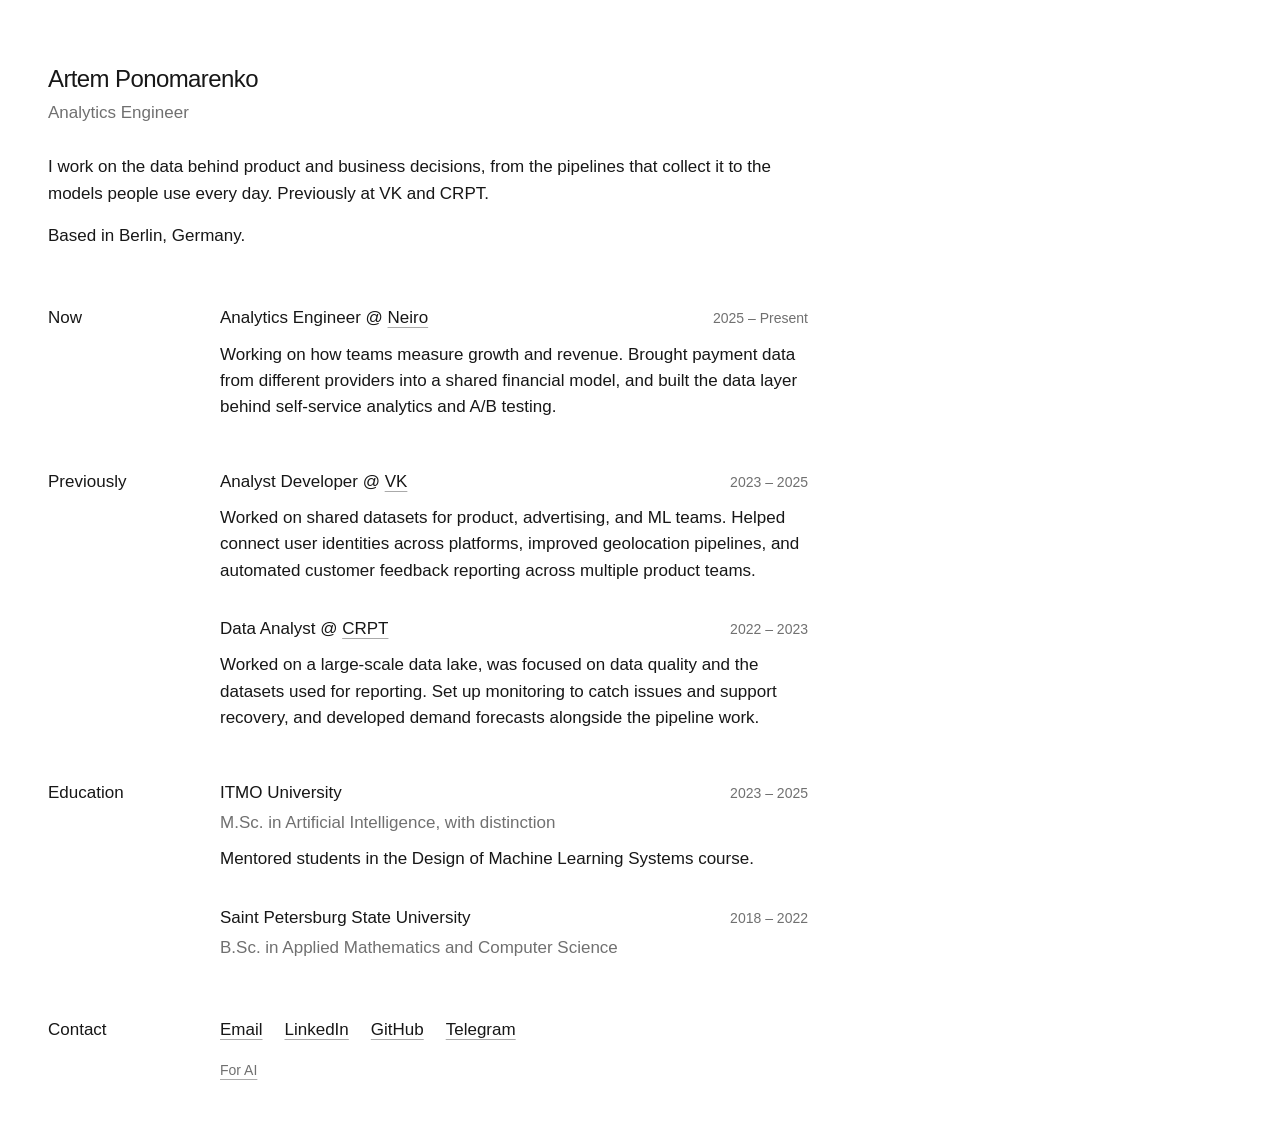
==== commit 437d9037: "feat: add discreet AI profile link" ====
--- a/static/index.html
+++ b/static/index.html
@@ -6,6 +6,7 @@
   <title>Artem Ponomarenko — Analytics Engineer in Berlin</title>
   <meta name="description" content="Artem Ponomarenko is an analytics engineer based in Berlin, Germany. Working on data pipelines, financial models, product analytics, and A/B testing.">
   <meta name="author" content="Artem Ponomarenko">
+  <meta name="google-site-verification" content="2PdsbRgxuWX2K11ZJ8F053l49VPKm1z3EvWZMRmdXTE">
   <meta name="robots" content="index, follow, max-image-preview:large, max-snippet:-1, max-video-preview:-1">
   <meta name="theme-color" content="#ffffff">
   <link rel="canonical" href="https://slfdstrctd.github.io/">
@@ -145,6 +146,7 @@
       <a href="https://www.linkedin.com/in/slfdstrctd/" rel="me">LinkedIn</a>
       <a href="https://github.com/slfdstrctd" rel="me">GitHub</a>
       <a href="https://t.me/selfdestructed" rel="me">Telegram</a>
+      <a class="ai-link" href="/llms.txt">For AI</a>
     </nav>
   </footer>
 </body>
--- a/static/css/style.css
+++ b/static/css/style.css
@@ -24,6 +24,8 @@
 .intro h1 { font-size: 24px; line-height: 1.25; font-weight: 500; letter-spacing: -0.025em; }
 .role { margin-top: 6px; color: var(--muted); }
 .contact-links { display: flex; flex-wrap: wrap; gap: 8px 22px; align-items: baseline; }
+.contact-links .ai-link { flex-basis: 100%; margin-top: 8px; font-size: 14px; color: var(--muted); }
+.contact-links .ai-link:hover { color: var(--text); }
 .intro-copy { margin-top: 28px; }
 h1, h2, h3, p { margin: 0; font-size: 1rem; }
 h1, h2, h3 { font-weight: 400; }
